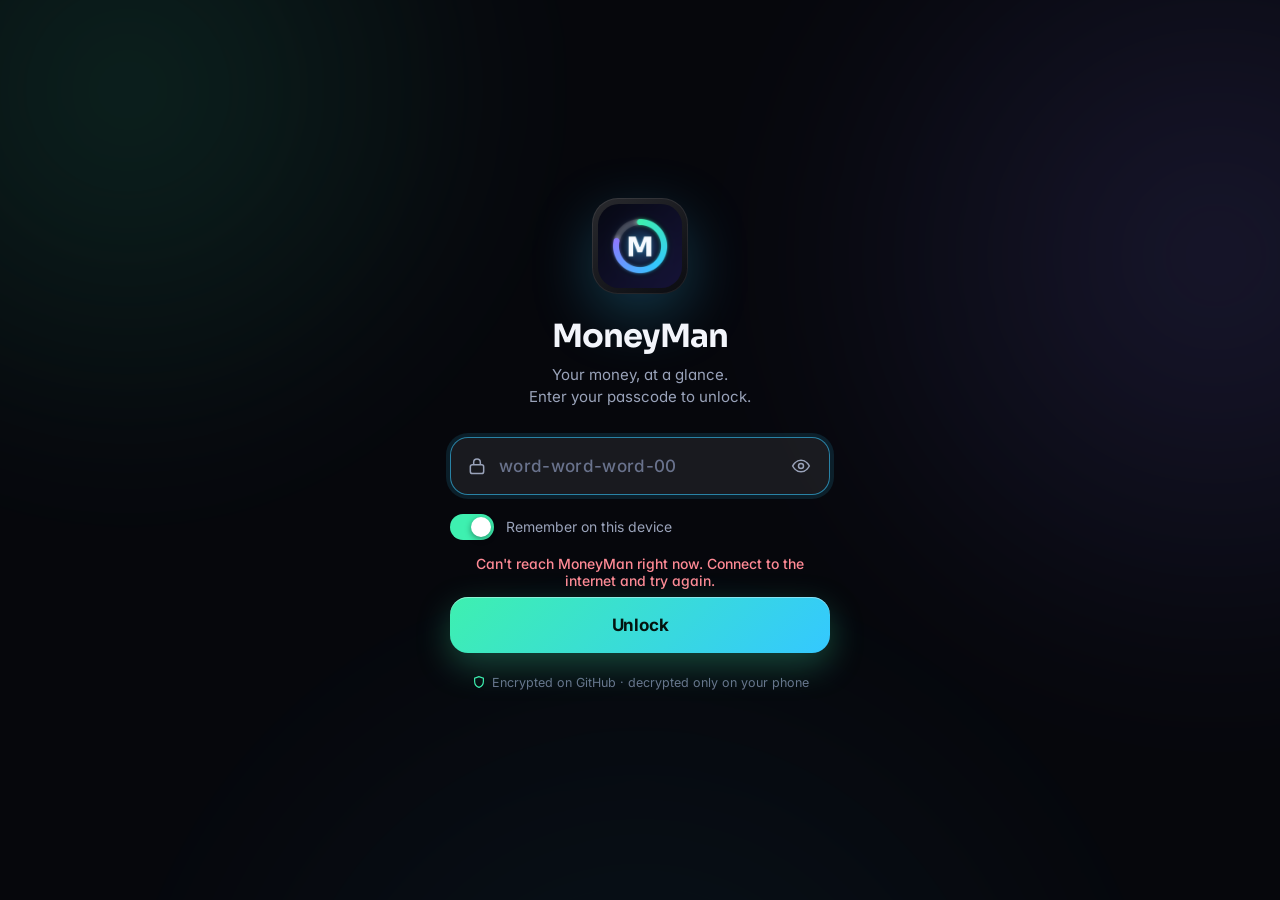
==== src/index.html @ 6963208d "MoneyMan: private money tracker PWA (encrypted data, source + tools + tests)" ====
<!DOCTYPE html>
<html lang="en">
<head>
<meta charset="utf-8">
<meta name="viewport" content="width=device-width, initial-scale=1, viewport-fit=cover, user-scalable=no">
<title>MoneyMan</title>
<meta name="description" content="MoneyMan — private money tracker">
<meta name="robots" content="noindex, nofollow">
<meta name="theme-color" content="#06070c">
<meta name="color-scheme" content="dark">
<meta name="apple-mobile-web-app-capable" content="yes">
<meta name="mobile-web-app-capable" content="yes">
<meta name="apple-mobile-web-app-status-bar-style" content="black-translucent">
<meta name="apple-mobile-web-app-title" content="MoneyMan">
<meta name="format-detection" content="telephone=no">
<meta name="referrer" content="no-referrer">
<link rel="manifest" href="manifest.json">
<link rel="icon" type="image/png" sizes="32x32" href="icons/favicon-32.png">
<link rel="apple-touch-icon" sizes="180x180" href="icons/apple-touch-icon.png">
<link rel="preload" href="fonts/inter.woff2" as="font" type="font/woff2" crossorigin>
<link rel="preload" href="fonts/sora.woff2" as="font" type="font/woff2" crossorigin>
<link rel="stylesheet" href="css/app.css?v=__VER__">
</head>
<body>
<div class="aurora" aria-hidden="true"><i></i><i></i><i></i></div>

<section id="lock" class="lock" hidden>
  <form class="lock-card" id="lock-form" autocomplete="on" novalidate>
    <div class="lock-icon"><img src="icons/icon-192.png" alt="" width="84" height="84"></div>
    <h1 class="lock-title">MoneyMan</h1>
    <p class="lock-sub">Your money, at a glance.<br>Enter your passcode to unlock.</p>
    <input type="text" name="username" value="carlos" autocomplete="username" hidden>
    <label class="field" id="field">
      <svg class="field-ic" viewBox="0 0 24 24"><rect x="4" y="10.5" width="16" height="10.5" rx="2.5"/><path d="M8 10.5V7.5a4 4 0 0 1 8 0v3"/></svg>
      <input id="pass" type="password" placeholder="word-word-word-00" autocomplete="current-password" autocapitalize="none" autocorrect="off" spellcheck="false" enterkeyhint="go" aria-label="Passcode">
      <button type="button" class="eye" id="eye" aria-label="Show passcode"><svg viewBox="0 0 24 24"><path d="M2 12s3.6-7 10-7 10 7 10 7-3.6 7-10 7S2 12 2 12Z"/><circle cx="12" cy="12" r="3"/></svg></button>
    </label>
    <label class="remember"><input type="checkbox" id="remember" checked><span class="switch"><i></i></span><span>Remember on this device</span></label>
    <p class="lock-err" id="lock-err" role="alert"></p>
    <button type="submit" class="btn-primary" id="unlock"><span class="lbl">Unlock</span><span class="spin"></span></button>
    <p class="lock-foot"><svg viewBox="0 0 24 24"><path d="M12 2.8 4.5 5.6v5.6c0 4.8 3.2 8.6 7.5 10 4.3-1.4 7.5-5.2 7.5-10V5.6z"/></svg>Encrypted on GitHub · decrypted only on your phone</p>
  </form>
</section>

<div id="app" hidden>
  <header id="topbar">
    <div class="brand"><img src="icons/icon-192.png" alt="" width="26" height="26"><span>MoneyMan</span></div>
    <div class="top-right">
      <button class="updated" id="updated" data-action="refresh" aria-label="Refresh data"><i class="dot"></i><span>Updated</span></button>
      <button class="icon-btn" data-action="menu" aria-label="Menu"><svg viewBox="0 0 24 24"><circle cx="5" cy="12" r="1.6"/><circle cx="12" cy="12" r="1.6"/><circle cx="19" cy="12" r="1.6"/></svg></button>
    </div>
  </header>
  <main id="main"><div id="screen" class="screen"></div></main>
  <nav id="tabbar">
    <span class="tab-ind" aria-hidden="true"></span>
    <button class="tab" data-action="nav" data-tab="home"><svg viewBox="0 0 24 24"><path d="M3.5 10.2 12 3.5l8.5 6.7V19a2 2 0 0 1-2 2h-4v-6h-5v6h-4a2 2 0 0 1-2-2z"/></svg><span>Home</span></button>
    <button class="tab" data-action="nav" data-tab="goals"><svg viewBox="0 0 24 24"><circle cx="12" cy="12" r="9"/><circle cx="12" cy="12" r="5"/><circle cx="12" cy="12" r="1.2"/></svg><span>Goals</span></button>
    <button class="tab" data-action="nav" data-tab="week"><svg viewBox="0 0 24 24"><rect x="3.5" y="5" width="17" height="15.5" rx="3"/><path d="M8 3v4M16 3v4M3.5 10h17M8 14h3"/></svg><span>Week</span></button>
    <button class="tab" data-action="nav" data-tab="bills"><svg viewBox="0 0 24 24"><path d="M5 3h14v18l-2.3-1.5L14.3 21 12 19.5 9.7 21l-2.4-1.5L5 21z"/><path d="M9 8h6M9 12h6M9 16h3"/></svg><span>Bills</span></button>
    <button class="tab" data-action="nav" data-tab="activity"><svg viewBox="0 0 24 24"><path d="M3 12h3.5l2.5-7 5 14 2.5-7H21"/></svg><span>Activity</span></button>
  </nav>
</div>
<div id="sheet-root"></div>
<div id="toasts" aria-live="polite"></div>
<script src="js/app.js?v=__VER__"></script>
</body>
</html>
---- src/css/app.css ----
@font-face{font-family:"Inter";src:url(../fonts/inter.woff2) format("woff2");font-weight:400 800;font-display:swap}
@font-face{font-family:"Sora";src:url(../fonts/sora.woff2) format("woff2");font-weight:500 800;font-display:swap}

:root{
  --bg:#06070c; --bg2:#0b0d16;
  --card:rgba(255,255,255,.045); --card2:rgba(255,255,255,.07); --line:rgba(255,255,255,.075); --line2:rgba(255,255,255,.12);
  --text:#f3f5fb; --dim:#9aa3ba; --dim2:#69728c;
  --mint:#3ef0b0; --cyan:#34c8ff; --violet:#8b7bff; --pink:#ff7ab6; --amber:#ffb547; --red:#ff5d6c; --blue:#5b8cff;
  --g-mint:linear-gradient(135deg,#3ef0b0,#34c8ff); --g-violet:linear-gradient(135deg,#8b7bff,#34c8ff); --g-pink:linear-gradient(135deg,#ff7ab6,#ffb547);
  --sat:env(safe-area-inset-top,0px); --sab:env(safe-area-inset-bottom,0px);
  --sal:env(safe-area-inset-left,0px); --sar:env(safe-area-inset-right,0px);
  --body:"Inter",-apple-system,system-ui,sans-serif; --head:"Sora","Inter",-apple-system,system-ui,sans-serif;
  --tabh:62px; --toph:52px; --r:22px; --ease:cubic-bezier(.2,.9,.25,1);
}
*{box-sizing:border-box;-webkit-tap-highlight-color:transparent}
html,body{margin:0;height:100%;background:var(--bg);color:var(--text);font-family:var(--body);font-size:15px;overflow:hidden;overscroll-behavior:none;
  -webkit-font-smoothing:antialiased;font-feature-settings:"cv11","ss01"}
body{position:fixed;inset:0;-webkit-user-select:none;user-select:none;-webkit-text-size-adjust:100%}
button{font:inherit;color:inherit;background:none;border:0;padding:0;cursor:pointer;touch-action:manipulation}
input{font:inherit;color:inherit;-webkit-user-select:text;user-select:text}
svg{display:block}
[hidden]{display:none!important}
.num{font-family:var(--head);font-variant-numeric:tabular-nums;letter-spacing:-.02em}

/* ambient aurora */
.aurora{position:fixed;inset:0;z-index:0;pointer-events:none;overflow:hidden}
.aurora i{position:absolute;border-radius:50%;filter:blur(60px);opacity:.55;animation:drift 22s ease-in-out infinite alternate}
.aurora i:nth-child(1){width:70vw;height:70vw;left:-25vw;top:-28vw;background:radial-gradient(circle,rgba(62,240,176,.22),transparent 65%)}
.aurora i:nth-child(2){width:80vw;height:80vw;right:-35vw;top:-20vw;background:radial-gradient(circle,rgba(139,123,255,.25),transparent 65%);animation-delay:-8s}
.aurora i:nth-child(3){width:90vw;height:90vw;left:5vw;bottom:-60vw;background:radial-gradient(circle,rgba(52,200,255,.12),transparent 65%);animation-delay:-14s}
@keyframes drift{to{transform:translate3d(6vw,4vw,0) scale(1.08)}}

/* ---------- lock screen ---------- */
.lock{position:fixed;inset:0;z-index:20;display:flex;align-items:center;justify-content:center;
  padding:calc(var(--sat) + 20px) calc(var(--sar) + 22px) calc(var(--sab) + 20px) calc(var(--sal) + 22px);overflow-y:auto}
.lock-card{width:100%;max-width:380px;display:flex;flex-direction:column;align-items:center;text-align:center;animation:rise .7s var(--ease) both}
.lock-icon{width:96px;height:96px;border-radius:26px;padding:6px;background:linear-gradient(145deg,rgba(255,255,255,.14),rgba(255,255,255,.02));
  box-shadow:0 20px 60px rgba(52,200,255,.25),0 0 0 1px rgba(255,255,255,.08) inset;margin-bottom:22px;animation:float 5s ease-in-out infinite}
.lock-icon img{width:84px;height:84px;border-radius:21px;display:block}
.lock-title{font-family:var(--head);font-weight:700;font-size:32px;letter-spacing:-.03em;margin:0 0 8px}
.lock-sub{color:var(--dim);margin:0 0 28px;line-height:1.5;font-size:15px}
.field{width:100%;height:58px;display:flex;align-items:center;gap:10px;padding:0 6px 0 16px;border-radius:18px;background:rgba(255,255,255,.06);
  border:1px solid var(--line2);transition:border-color .2s,box-shadow .2s,background .2s}
.field:focus-within{border-color:rgba(52,200,255,.6);box-shadow:0 0 0 4px rgba(52,200,255,.12);background:rgba(255,255,255,.08)}
.field.bad{border-color:rgba(255,93,108,.7);box-shadow:0 0 0 4px rgba(255,93,108,.12);animation:shake .45s}
.field-ic{width:20px;height:20px;flex:none;fill:none;stroke:var(--dim);stroke-width:1.8}
.field input{flex:1;min-width:0;height:100%;background:none;border:0;outline:0;font-size:17px;font-weight:500;letter-spacing:.02em}
.field input::placeholder{color:var(--dim2)}
.eye{width:44px;height:44px;display:grid;place-items:center;border-radius:12px;color:var(--dim)}
.eye svg{width:20px;height:20px;fill:none;stroke:currentColor;stroke-width:1.8}
.eye.on{color:var(--cyan)}
.remember{display:flex;align-items:center;gap:12px;align-self:flex-start;min-height:44px;margin-top:10px;color:var(--dim);font-size:14px;cursor:pointer}
.remember input{position:absolute;opacity:0;pointer-events:none}
.switch{width:44px;height:26px;border-radius:99px;background:rgba(255,255,255,.12);position:relative;transition:background .25s}
.switch i{position:absolute;top:3px;left:3px;width:20px;height:20px;border-radius:50%;background:#fff;box-shadow:0 2px 6px rgba(0,0,0,.4);transition:transform .25s var(--ease)}
.remember input:checked+.switch{background:var(--mint)}
.remember input:checked+.switch i{transform:translateX(18px)}
.lock-err{min-height:20px;margin:6px 0 8px;color:#ff8a95;font-size:14px;font-weight:500}
.btn-primary{position:relative;width:100%;height:56px;border-radius:18px;background:var(--g-mint);color:#04140f;font-weight:700;font-size:17px;letter-spacing:-.01em;
  box-shadow:0 12px 34px rgba(62,240,176,.28),inset 0 1px 0 rgba(255,255,255,.4);transition:transform .15s,filter .2s,box-shadow .2s}
.btn-primary:active{transform:scale(.97)}
.btn-primary .spin{display:none;position:absolute;right:20px;top:50%;width:20px;height:20px;margin-top:-10px;border-radius:50%;border:2.5px solid rgba(4,20,15,.25);border-top-color:#04140f;animation:spin .8s linear infinite}
.btn-primary.busy{filter:saturate(.7)}
.btn-primary.busy .spin{display:block}
.lock-foot{display:flex;align-items:center;gap:6px;margin-top:22px;color:var(--dim2);font-size:12.5px}
.lock-foot svg{width:14px;height:14px;fill:none;stroke:var(--mint);stroke-width:2}
.unlocking .lock-card{animation:unlockOut .5s var(--ease) forwards}

/* ---------- app shell ---------- */
#app{position:fixed;inset:0;z-index:2}
#topbar{position:absolute;top:0;left:0;right:0;z-index:5;height:calc(var(--sat) + var(--toph));display:flex;align-items:flex-end;justify-content:space-between;
  padding:var(--sat) calc(var(--sar) + 10px) 0 calc(var(--sal) + 18px);
  background:linear-gradient(180deg,rgba(6,7,12,.92),rgba(6,7,12,.72));-webkit-backdrop-filter:blur(18px) saturate(160%);backdrop-filter:blur(18px) saturate(160%);
  border-bottom:1px solid transparent;transition:border-color .25s}
#topbar.scrolled{border-bottom-color:var(--line)}
.brand{display:flex;align-items:center;gap:9px;height:var(--toph);font-family:var(--head);font-weight:700;font-size:17px;letter-spacing:-.02em}
.brand img{border-radius:8px;box-shadow:0 0 14px rgba(52,200,255,.35)}
.top-right{display:flex;align-items:center;gap:2px;height:var(--toph)}
.updated{height:38px;display:flex;align-items:center;gap:7px;padding:0 12px;border-radius:99px;background:var(--card);border:1px solid var(--line);
  color:var(--dim);font-size:12px;font-weight:600;transition:transform .15s}
.updated:active{transform:scale(.95)}
.updated .dot{width:7px;height:7px;border-radius:50%;background:var(--mint);box-shadow:0 0 8px var(--mint)}
.updated.stale .dot{background:var(--amber);box-shadow:0 0 8px var(--amber)}
.updated.loading .dot{animation:pulse 1s ease-in-out infinite}
.icon-btn{width:44px;height:44px;display:grid;place-items:center;border-radius:14px;color:var(--dim)}
.icon-btn svg{width:22px;height:22px;fill:currentColor}
.icon-btn:active{background:var(--card)}

#main{position:absolute;inset:0;overflow-y:auto;overflow-x:hidden;-webkit-overflow-scrolling:touch;overscroll-behavior-y:contain;
  padding-top:calc(var(--sat) + var(--toph));padding-bottom:calc(var(--sab) + var(--tabh))}
.screen{min-height:100%;display:flex;flex-direction:column;gap:14px;padding:6px calc(var(--sar) + 16px) 22px calc(var(--sal) + 16px)}
.screen.animate>*{animation:rise .55s var(--ease) both}
.screen.animate>*:nth-child(2){animation-delay:.05s}
.screen.animate>*:nth-child(3){animation-delay:.1s}
.screen.animate>*:nth-child(4){animation-delay:.15s}
.screen.animate>*:nth-child(5){animation-delay:.2s}
.screen.animate>*:nth-child(n+6){animation-delay:.25s}

#tabbar{position:absolute;left:0;right:0;bottom:0;z-index:5;display:grid;grid-template-columns:repeat(5,1fr);
  padding:0 var(--sar) var(--sab) var(--sal);background:rgba(9,10,17,.78);-webkit-backdrop-filter:blur(22px) saturate(170%);backdrop-filter:blur(22px) saturate(170%);
  border-top:1px solid var(--line)}
.tab{position:relative;z-index:1;height:var(--tabh);display:flex;flex-direction:column;align-items:center;justify-content:center;gap:4px;color:var(--dim2);
  font-size:10.5px;font-weight:600;letter-spacing:.01em;transition:color .25s}
.tab svg{width:24px;height:24px;fill:none;stroke:currentColor;stroke-width:1.8;stroke-linecap:round;stroke-linejoin:round;transition:transform .3s var(--ease)}
.tab.active{color:var(--text)}
.tab.active svg{stroke:url(#tabgrad);stroke:var(--mint);transform:translateY(-1px) scale(1.06);filter:drop-shadow(0 0 8px rgba(62,240,176,.55))}
.tab:active svg{transform:scale(.88)}
.tab-ind{position:absolute;top:7px;left:var(--sal);width:calc((100% - var(--sal) - var(--sar)) / 5);height:32px;display:flex;justify-content:center;pointer-events:none;
  transform:translateX(calc(var(--i,0) * 100%));transition:transform .45s var(--ease)}
.tab-ind::before{content:"";width:56px;height:32px;border-radius:99px;background:radial-gradient(60% 80% at 50% 50%,rgba(62,240,176,.18),rgba(62,240,176,.05));
  box-shadow:inset 0 0 0 1px rgba(62,240,176,.14)}

/* ---------- common ---------- */
.card{position:relative;background:linear-gradient(180deg,rgba(255,255,255,.06),rgba(255,255,255,.03));border:1px solid var(--line);border-radius:var(--r);padding:18px;
  box-shadow:0 1px 0 rgba(255,255,255,.05) inset,0 18px 40px rgba(0,0,0,.25)}
.card.pad-s{padding:14px}
.pressable{transition:transform .18s var(--ease),background .2s}
.pressable:active{transform:scale(.975)}
.eyebrow{font-size:12px;font-weight:600;color:var(--dim);letter-spacing:.06em;text-transform:uppercase}
.h-title{font-family:var(--head);font-weight:700;font-size:30px;letter-spacing:-.035em;margin:4px 0 0;line-height:1.1}
.h-sub{color:var(--dim);font-size:14px;margin-top:6px}
.sec-h{display:flex;align-items:baseline;justify-content:space-between;margin:8px 2px -2px}
.sec-h h3{margin:0;font-family:var(--head);font-size:17px;font-weight:600;letter-spacing:-.02em}
.sec-h span{color:var(--dim);font-size:13px;font-weight:500}
.money{font-family:var(--head);font-weight:700;letter-spacing:-.04em;font-variant-numeric:tabular-nums;white-space:nowrap}
.money .c{font-size:.55em;letter-spacing:-.01em;opacity:.75;vertical-align:.62em;margin-left:1px}
.pill{display:inline-flex;align-items:center;gap:6px;height:26px;padding:0 10px;border-radius:99px;font-size:12px;font-weight:650;white-space:nowrap;
  background:rgba(62,240,176,.12);color:var(--mint);border:1px solid rgba(62,240,176,.22)}
.pill i{width:6px;height:6px;border-radius:50%;background:currentColor;box-shadow:0 0 8px currentColor}
.pill.amber{background:rgba(255,181,71,.12);color:var(--amber);border-color:rgba(255,181,71,.25)}
.pill.red{background:rgba(255,93,108,.13);color:#ff8792;border-color:rgba(255,93,108,.3)}
.pill.violet{background:rgba(139,123,255,.14);color:#b2a8ff;border-color:rgba(139,123,255,.28)}
.pill.dim{background:rgba(255,255,255,.06);color:var(--dim);border-color:var(--line)}
.tag{display:inline-flex;align-items:center;height:20px;padding:0 7px;border-radius:6px;font-size:10.5px;font-weight:700;letter-spacing:.05em;
  background:rgba(255,255,255,.08);color:var(--dim)}
.tag.cash{background:rgba(62,240,176,.14);color:var(--mint)}
.tag.bnpl{background:rgba(139,123,255,.16);color:#b2a8ff}
.tag.varies{background:rgba(255,181,71,.14);color:var(--amber)}
.tag.sub{background:rgba(52,200,255,.13);color:var(--cyan)}
.tag.manual{background:rgba(255,122,182,.15);color:var(--pink)}
.ico{width:42px;height:42px;flex:none;border-radius:13px;display:grid;place-items:center;background:rgba(255,255,255,.07);color:var(--text)}
.ico svg{width:20px;height:20px;fill:none;stroke:currentColor;stroke-width:1.8;stroke-linecap:round;stroke-linejoin:round}
.ico.food{background:rgba(255,155,82,.14);color:#ffae6e}
.ico.groceries{background:rgba(62,240,176,.13);color:var(--mint)}
.ico.fun{background:rgba(255,122,182,.14);color:var(--pink)}
.ico.subs{background:rgba(52,200,255,.13);color:var(--cyan)}
.ico.shopping{background:rgba(139,123,255,.15);color:#a99dff}
.ico.gas{background:rgba(255,213,79,.13);color:#ffd54f}
.ico.bills,.ico.fees{background:rgba(91,140,255,.15);color:#85a8ff}
.ico.income{background:rgba(62,240,176,.15);color:var(--mint)}
.ico.transfer{background:rgba(255,255,255,.08);color:#c9cfdd}
.ico.cash{background:rgba(62,240,176,.1);color:#9ff5d3}
.ico.other{background:rgba(255,255,255,.07);color:var(--dim)}
.bar{position:relative;height:12px;border-radius:99px;background:rgba(255,255,255,.07);overflow:visible}
.bar>b{position:absolute;left:0;top:0;bottom:0;width:0;border-radius:99px;background:var(--g-mint);box-shadow:0 0 16px rgba(62,240,176,.45);
  transition:width 1.1s var(--ease)}
.bar.violet>b{background:var(--g-violet);box-shadow:0 0 16px rgba(139,123,255,.5)}
.bar.pink>b{background:var(--g-pink);box-shadow:0 0 16px rgba(255,122,182,.45)}
.bar.amber>b{background:linear-gradient(90deg,#ffcf6b,#ff9d3d);box-shadow:0 0 16px rgba(255,170,60,.5)}
.bar.red>b{background:linear-gradient(90deg,#ff7a6b,#ff3d5f);box-shadow:0 0 16px rgba(255,70,90,.55)}
.bar .tick{position:absolute;top:-5px;bottom:-5px;width:2px;border-radius:2px;background:rgba(255,255,255,.75);box-shadow:0 0 6px rgba(255,255,255,.6)}
.btn{height:46px;display:inline-flex;align-items:center;justify-content:center;gap:8px;padding:0 18px;border-radius:15px;font-weight:650;font-size:15px;
  background:var(--card2);border:1px solid var(--line2);transition:transform .15s,background .2s}
.btn:active{transform:scale(.96);background:rgba(255,255,255,.1)}
.btn svg{width:18px;height:18px;fill:none;stroke:currentColor;stroke-width:2;stroke-linecap:round}
.btn.mint{background:var(--g-mint);color:#04140f;border:0;box-shadow:0 10px 26px rgba(62,240,176,.25)}
.btn.block{width:100%}
.btn.danger{color:#ff8792}
.row{display:flex;align-items:center;gap:12px;min-height:58px;padding:8px 0}
.row+.row{border-top:1px solid var(--line)}
.row .mid{flex:1;min-width:0}
.row .t1{font-weight:600;font-size:15px;white-space:nowrap;overflow:hidden;text-overflow:ellipsis;display:flex;align-items:center;gap:6px}
.row .t1 .nm{overflow:hidden;text-overflow:ellipsis}
.row .t2{color:var(--dim);font-size:12.5px;margin-top:3px;white-space:nowrap;overflow:hidden;text-overflow:ellipsis}
.row .amt{font-family:var(--head);font-weight:600;font-size:15.5px;font-variant-numeric:tabular-nums;letter-spacing:-.02em;text-align:right;white-space:nowrap}
.row .amt.in{color:var(--mint)}
.row .amt small{display:block;color:var(--dim);font-family:var(--body);font-size:11.5px;font-weight:500;letter-spacing:0;margin-top:3px}
.empty{color:var(--dim);text-align:center;padding:22px 8px;font-size:14px}

/* ---------- home ---------- */
.greet .date{color:var(--dim);font-size:13.5px;font-weight:500}
.nudge{display:flex;gap:14px;align-items:center;padding:16px;background:linear-gradient(120deg,rgba(255,181,71,.16),rgba(255,122,182,.08) 60%,rgba(255,255,255,.03));
  border-color:rgba(255,181,71,.22)}
.nudge .ico{background:rgba(255,181,71,.2);color:var(--amber);width:46px;height:46px;border-radius:15px}
.nudge .t{font-family:var(--head);font-weight:600;font-size:16.5px;letter-spacing:-.02em;line-height:1.3}
.nudge .s{color:var(--dim);font-size:13px;margin-top:4px}
.hero-goal{display:flex;align-items:center;gap:18px;overflow:hidden}
.hero-goal::after{content:"";position:absolute;right:-60px;top:-60px;width:200px;height:200px;border-radius:50%;background:radial-gradient(circle,rgba(62,240,176,.14),transparent 70%);pointer-events:none}
.ring{position:relative;flex:none;width:142px;height:142px}
.ring svg{width:100%;height:100%;transform:rotate(-90deg);overflow:visible}
.ring .trk{fill:none;stroke:rgba(255,255,255,.07)}
.ring .val{fill:none;stroke-linecap:round;transition:stroke-dashoffset 1.4s var(--ease);filter:drop-shadow(0 0 7px rgba(62,240,176,.6))}
.ring .ctr{position:absolute;inset:0;display:flex;flex-direction:column;align-items:center;justify-content:center}
.ring .pct{font-family:var(--head);font-weight:700;font-size:30px;letter-spacing:-.04em}
.ring .pct small{font-size:15px;opacity:.7;margin-left:1px}
.ring .of{color:var(--dim);font-size:11.5px;margin-top:2px;font-weight:500}
.hero-goal .info{min-width:0;flex:1;position:relative;z-index:1}
.hero-goal .gname{display:flex;align-items:center;gap:7px;font-weight:600;color:var(--dim);font-size:13.5px}
.hero-goal .gname svg{width:17px;height:17px;fill:none;stroke:var(--mint);stroke-width:1.9;stroke-linecap:round;stroke-linejoin:round}
.hero-goal .big{font-size:32px;margin:6px 0 2px;line-height:1.05}
.hero-goal .sub{color:var(--dim);font-size:13px;line-height:1.45}
.hero-goal .pill{margin-top:12px}
.tiles{display:grid;grid-template-columns:1fr 1fr;gap:12px}
.tile{position:relative;padding:15px 15px 14px;min-height:126px;display:flex;flex-direction:column;justify-content:space-between;overflow:hidden}
.tile .lbl{display:flex;align-items:center;gap:7px;font-size:12.5px;color:var(--dim);font-weight:600}
.tile .lbl svg{width:16px;height:16px;fill:none;stroke:currentColor;stroke-width:1.9;stroke-linecap:round;stroke-linejoin:round}
.tile .v{font-size:25px;margin-top:10px;line-height:1}
.tile .s{font-size:12px;color:var(--dim);margin-top:6px;font-weight:500}
.tile .mini{height:5px;border-radius:9px;background:rgba(255,255,255,.07);margin-top:10px;overflow:hidden}
.tile .mini b{display:block;height:100%;width:0;border-radius:9px;background:var(--g-mint);transition:width 1.1s var(--ease)}
.tile .mini.amber b{background:linear-gradient(90deg,#ffcf6b,#ff9d3d)} .tile .mini.red b{background:linear-gradient(90deg,#ff7a6b,#ff3d5f)}
.tile .mini.pink b{background:var(--g-pink)}
.tile .add{position:absolute;right:10px;top:40px;width:38px;height:38px;border-radius:12px;display:grid;place-items:center;background:rgba(62,240,176,.12);color:var(--mint)}
.tile .add svg{width:18px;height:18px;fill:none;stroke:currentColor;stroke-width:2.2;stroke-linecap:round}
.tile.glow-mint::before,.tile.glow-violet::before,.tile.glow-cyan::before,.tile.glow-pink::before{content:"";position:absolute;left:-30px;bottom:-50px;width:130px;height:110px;border-radius:50%;pointer-events:none;opacity:.8}
.tile.glow-mint::before{background:radial-gradient(circle,rgba(62,240,176,.16),transparent 70%)}
.tile.glow-violet::before{background:radial-gradient(circle,rgba(139,123,255,.2),transparent 70%)}
.tile.glow-cyan::before{background:radial-gradient(circle,rgba(52,200,255,.16),transparent 70%)}
.tile.glow-pink::before{background:radial-gradient(circle,rgba(255,122,182,.16),transparent 70%)}
.install{display:flex;gap:12px;align-items:center;padding:12px 8px 12px 14px;font-size:13px;color:var(--dim)}
.install b{color:var(--text)}
.install .x{flex:none}

/* ---------- goals ---------- */
.goal-head{display:flex;align-items:center;gap:12px}
.goal-head .ico{width:46px;height:46px;border-radius:15px}
.goal-head .ico.mint{background:rgba(62,240,176,.14);color:var(--mint)} .goal-head .ico.pink{background:rgba(255,122,182,.15);color:var(--pink)}
.goal-head .ico.violet{background:rgba(139,123,255,.16);color:#a99dff}
.goal-head .nm{font-family:var(--head);font-weight:650;font-size:18px;letter-spacing:-.02em}
.goal-head .dd{color:var(--dim);font-size:13px;margin-top:2px}
.goal-head .mid{flex:1;min-width:0}
.goal-amt{display:flex;align-items:baseline;gap:8px;margin:18px 0 12px}
.goal-amt .money{font-size:38px;line-height:1}
.goal-amt .of{color:var(--dim);font-size:15px;font-weight:500}
.goal-meta{display:flex;justify-content:space-between;color:var(--dim);font-size:12.5px;margin-top:9px;font-weight:500}
.goal-meta b{color:var(--text);font-weight:650}
.stats{display:grid;grid-template-columns:repeat(3,1fr);gap:8px;margin-top:16px}
.stat{background:rgba(255,255,255,.04);border:1px solid var(--line);border-radius:14px;padding:10px 10px 9px}
.stat .k{font-size:11px;color:var(--dim);font-weight:600;white-space:nowrap}
.stat .v{font-family:var(--head);font-weight:650;font-size:16px;margin-top:4px;letter-spacing:-.02em;white-space:nowrap}
.chips{display:flex;flex-wrap:wrap;gap:8px;margin-top:14px}
.chip{display:inline-flex;align-items:center;gap:7px;height:32px;padding:0 11px;border-radius:11px;background:rgba(255,255,255,.05);border:1px solid var(--line);font-size:12.5px;color:var(--dim);font-weight:500}
.chip b{color:var(--text);font-weight:650}
.chip i{width:8px;height:8px;border-radius:3px}
.plan{display:flex;gap:10px;align-items:flex-start;margin-top:14px;padding:12px;border-radius:14px;background:rgba(62,240,176,.07);border:1px solid rgba(62,240,176,.14);font-size:13.5px;line-height:1.45}
.plan svg{width:18px;height:18px;flex:none;margin-top:1px;fill:none;stroke:var(--mint);stroke-width:2;stroke-linecap:round;stroke-linejoin:round}
.plan.amber{background:rgba(255,181,71,.07);border-color:rgba(255,181,71,.18)} .plan.amber svg{stroke:var(--amber)}
.plan b{font-weight:650}
.stack{display:flex;height:12px;border-radius:99px;overflow:hidden;gap:3px;margin-top:6px}
.stack i{display:block;height:100%;border-radius:3px}
.bk{margin-top:12px}
.bk .row{min-height:48px}
.bk .ico{width:36px;height:36px;border-radius:11px}
.bk .ico svg{width:17px;height:17px}
.paydays{display:flex;justify-content:space-between;margin-top:16px;gap:6px}
.pd{flex:1;display:flex;flex-direction:column;align-items:center;gap:6px;font-size:11px;color:var(--dim);font-weight:600}
.pd i{width:28px;height:28px;border-radius:50%;display:grid;place-items:center;border:1.5px dashed rgba(255,255,255,.2);font-style:normal}
.pd.done i{border:0;background:var(--g-pink);color:#1a0610;box-shadow:0 0 12px rgba(255,122,182,.5)}
.pd.miss i{border:1.5px solid rgba(255,181,71,.6);color:var(--amber)}
.pd.next i{border:1.5px solid var(--pink);box-shadow:0 0 0 4px rgba(255,122,182,.12)}
.pd i svg{width:14px;height:14px;fill:none;stroke:currentColor;stroke-width:2.6;stroke-linecap:round;stroke-linejoin:round}

/* ---------- week ---------- */
.week-hero .top{display:flex;justify-content:space-between;align-items:flex-start;gap:10px}
.week-hero .big{font-size:52px;line-height:1;margin-top:8px}
.week-hero .big.red{color:#ff8792}
.week-hero .cap{color:var(--dim);font-size:13.5px;margin-top:6px}
.week-hero .bar{margin:20px 0 10px;height:14px}
.trio{display:grid;grid-template-columns:repeat(3,1fr);gap:8px;margin-top:16px}
.trio .stat .v{font-size:17px}
.allow{display:flex;align-items:center;gap:14px;padding:14px 16px}
.allow .ico{background:rgba(52,200,255,.13);color:var(--cyan)}
.allow .v{font-size:24px}
.allow .s{color:var(--dim);font-size:12.5px;margin-top:2px}
.allow .mid{flex:1}
.formula{display:flex;flex-wrap:wrap;gap:6px;align-items:center;margin-top:14px;font-size:12px;color:var(--dim)}
.formula span{padding:4px 8px;border-radius:8px;background:rgba(255,255,255,.05)}
.formula b{color:var(--text);font-weight:650}
.del{width:38px;height:38px;border-radius:11px;display:grid;place-items:center;color:var(--dim);background:rgba(255,255,255,.05);flex:none}
.del svg{width:16px;height:16px;fill:none;stroke:currentColor;stroke-width:2.2;stroke-linecap:round}

/* ---------- bills ---------- */
.reserve{display:flex;align-items:center;gap:16px;overflow:hidden}
.reserve .ico{width:52px;height:52px;border-radius:17px;background:rgba(91,140,255,.16);color:#8fb0ff}
.reserve .ico svg{width:24px;height:24px}
.reserve .v{font-size:34px;line-height:1}
.reserve .v small{font-size:15px;color:var(--dim);font-family:var(--body);font-weight:500;letter-spacing:0;margin-left:4px}
.reserve .s{color:var(--dim);font-size:13px;margin-top:5px}
.reserve::after{content:"";position:absolute;right:-50px;bottom:-70px;width:200px;height:180px;border-radius:50%;background:radial-gradient(circle,rgba(91,140,255,.18),transparent 70%)}
.when{font-size:11.5px;color:var(--dim);font-weight:600}
.when.soon{color:var(--amber)}
.total-row{display:flex;justify-content:space-between;align-items:baseline;margin-top:6px;padding-top:12px;border-top:1px solid var(--line2);font-weight:600}
.total-row .money{font-size:20px}
.saved-hero{display:flex;align-items:center;gap:16px;padding:18px;background:linear-gradient(125deg,rgba(62,240,176,.14),rgba(52,200,255,.06) 60%,rgba(255,255,255,.03));border-color:rgba(62,240,176,.2)}
.saved-hero .v{font-size:34px;line-height:1;color:var(--mint);text-shadow:0 0 24px rgba(62,240,176,.35)}
.saved-hero .s{color:var(--dim);font-size:13px;margin-top:6px}
.strike{text-decoration:line-through;text-decoration-color:rgba(255,255,255,.35);color:var(--dim)}
.cancel-ok{width:22px;height:22px;border-radius:50%;background:rgba(62,240,176,.15);display:grid;place-items:center;color:var(--mint);flex:none}
.cancel-ok svg{width:12px;height:12px;fill:none;stroke:currentColor;stroke-width:3;stroke-linecap:round;stroke-linejoin:round}

/* ---------- activity ---------- */
.filters{display:flex;gap:8px;overflow-x:auto;margin:0 calc(-16px - var(--sar)) 0 calc(-16px - var(--sal));padding:2px calc(16px + var(--sar)) 4px calc(16px + var(--sal));scrollbar-width:none;scroll-snap-type:x proximity}
.filters::-webkit-scrollbar{display:none}
.fchip{flex:none;height:38px;padding:0 15px;border-radius:99px;font-size:13.5px;font-weight:600;color:var(--dim);background:var(--card);border:1px solid var(--line);transition:all .25s var(--ease);scroll-snap-align:start}
.fchip.on{background:var(--text);color:#0a0b10;border-color:var(--text);box-shadow:0 6px 20px rgba(255,255,255,.12)}
.fchip:active{transform:scale(.94)}
.day-h{display:flex;justify-content:space-between;color:var(--dim);font-size:12.5px;font-weight:600;margin:6px 4px -6px;letter-spacing:.02em}
.list.card{padding:4px 16px}
.act-sum{display:grid;grid-template-columns:1fr 1fr;gap:12px}
.act-sum .tile{min-height:auto}

/* ---------- sheet / toasts ---------- */
.overlay{position:fixed;inset:0;z-index:30;background:rgba(0,0,0,.55);-webkit-backdrop-filter:blur(6px);backdrop-filter:blur(6px);animation:fade .25s both;display:flex;align-items:flex-end}
.overlay.out{animation:fade .22s reverse both}
.sheet{width:100%;background:linear-gradient(180deg,#141725,#0d0f18);border-top:1px solid var(--line2);border-radius:28px 28px 0 0;
  padding:10px calc(var(--sar) + 20px) calc(var(--sab) + 20px) calc(var(--sal) + 20px);animation:sheetUp .42s var(--ease) both;box-shadow:0 -20px 60px rgba(0,0,0,.5)}
.overlay.out .sheet{animation:sheetDown .25s ease-in both}
.grab{width:40px;height:5px;border-radius:9px;background:rgba(255,255,255,.18);margin:0 auto 14px}
.sheet h2{font-family:var(--head);font-size:22px;letter-spacing:-.03em;margin:0 0 4px}
.sheet .sub{color:var(--dim);font-size:13.5px;margin:0 0 16px}
.amt-in{display:flex;align-items:center;justify-content:center;gap:4px;margin:6px 0 14px}
.amt-in span{font-family:var(--head);font-size:40px;font-weight:700;color:var(--dim)}
.amt-in input{width:1em;max-width:240px;background:none;border:0;outline:0;font-family:var(--head);font-size:52px;font-weight:700;letter-spacing:-.04em;text-align:left;caret-color:var(--mint)}
.amt-in input::placeholder{color:rgba(255,255,255,.2)}
.quick{display:flex;gap:8px;justify-content:center;margin-bottom:14px}
.quick button{height:40px;min-width:62px;padding:0 14px;border-radius:12px;background:var(--card2);border:1px solid var(--line);font-weight:650}
.quick button:active{transform:scale(.94)}
.seg{display:grid;grid-template-columns:1fr 1fr;gap:6px;padding:4px;border-radius:15px;background:rgba(255,255,255,.05);margin-bottom:12px}
.seg button{height:40px;border-radius:11px;font-weight:650;color:var(--dim);transition:all .25s}
.seg button.on{background:rgba(255,255,255,.12);color:var(--text)}
.text-in{width:100%;height:50px;border-radius:15px;background:rgba(255,255,255,.06);border:1px solid var(--line2);padding:0 14px;outline:0;margin-bottom:14px;font-size:16px}
.text-in:focus{border-color:rgba(52,200,255,.5)}
.menu-row{display:flex;align-items:center;gap:12px;width:100%;min-height:54px;padding:6px 4px;text-align:left;font-weight:600;border-radius:12px}
.menu-row+.menu-row{border-top:1px solid var(--line)}
.menu-row .ico{width:38px;height:38px;border-radius:12px}
.menu-row .mid{flex:1}
.menu-row small{display:block;color:var(--dim);font-weight:500;font-size:12.5px;margin-top:2px}
.menu-row:active{background:var(--card)}
#toasts{position:fixed;left:0;right:0;top:calc(var(--sat) + 10px);z-index:40;display:flex;flex-direction:column;align-items:center;gap:8px;pointer-events:none;padding:0 16px}
.toast{display:flex;align-items:center;gap:10px;max-width:100%;padding:11px 16px;border-radius:16px;background:rgba(28,31,46,.92);-webkit-backdrop-filter:blur(16px);backdrop-filter:blur(16px);
  border:1px solid var(--line2);box-shadow:0 14px 40px rgba(0,0,0,.45);font-size:14px;font-weight:600;animation:toastIn .45s var(--ease) both}
.toast i{width:8px;height:8px;border-radius:50%;background:var(--mint);box-shadow:0 0 8px var(--mint);flex:none}
.toast.out{animation:toastOut .3s ease-in both}

@keyframes rise{from{opacity:0;transform:translateY(14px)}to{opacity:1;transform:none}}
@keyframes fade{from{opacity:0}to{opacity:1}}
@keyframes sheetUp{from{transform:translateY(100%)}to{transform:none}}
@keyframes sheetDown{to{transform:translateY(100%)}}
@keyframes toastIn{from{opacity:0;transform:translateY(-16px) scale(.96)}to{opacity:1;transform:none}}
@keyframes toastOut{to{opacity:0;transform:translateY(-10px) scale(.97)}}
@keyframes shake{20%,60%{transform:translateX(-7px)}40%,80%{transform:translateX(7px)}}
@keyframes spin{to{transform:rotate(360deg)}}
@keyframes pulse{50%{opacity:.35}}
@keyframes float{50%{transform:translateY(-5px)}}
@keyframes unlockOut{to{opacity:0;transform:scale(1.04) translateY(-10px)}}
@keyframes pop{0%{transform:scale(1)}40%{transform:scale(1.06)}100%{transform:scale(1)}}
.pop{animation:pop .35s var(--ease)}
@media (prefers-reduced-motion:reduce){*,*::before,*::after{animation-duration:.01ms!important;transition-duration:.01ms!important}}
@media (min-width:600px){.screen{max-width:560px;margin:0 auto}}
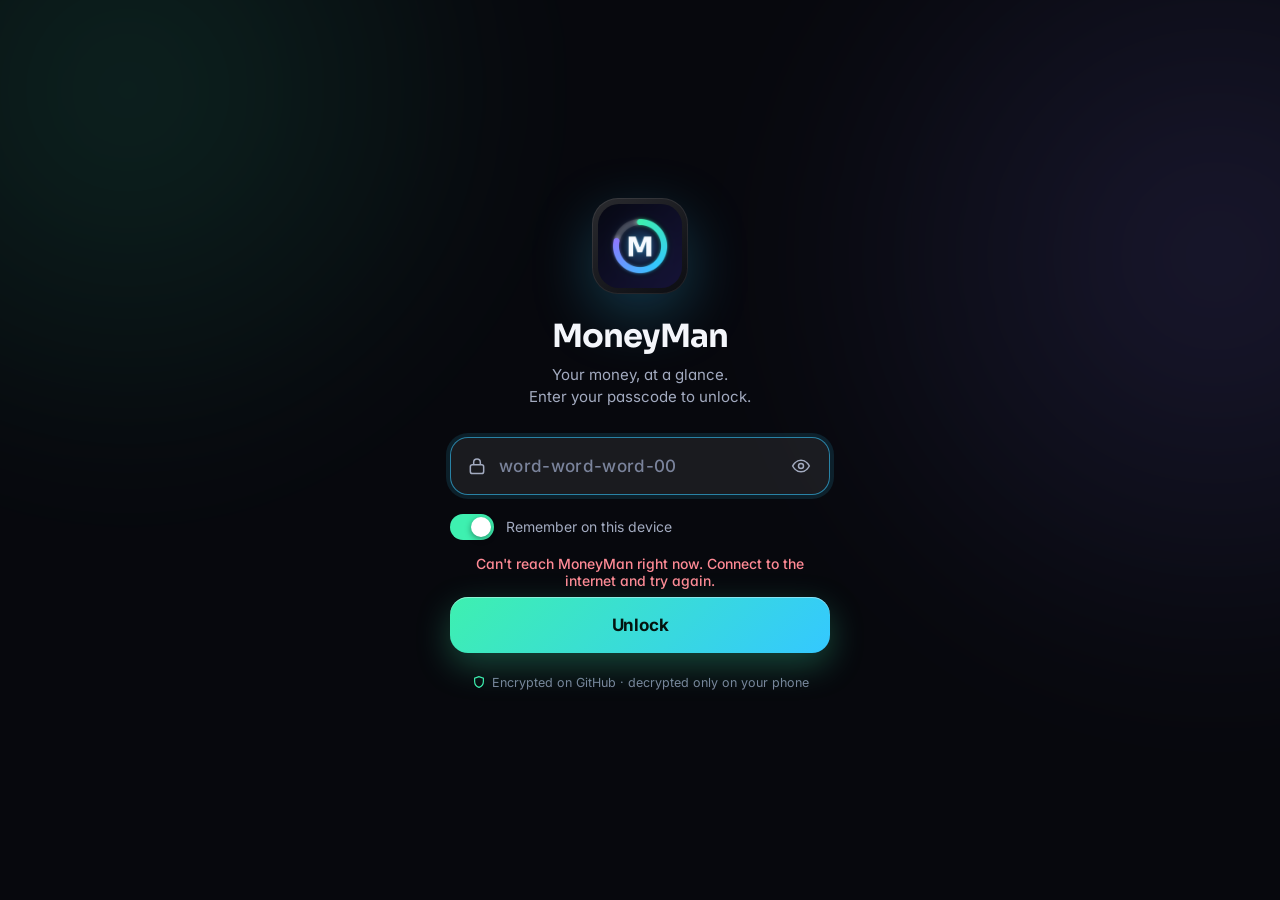
==== commit 0b2d9cfe: "New UI: safe-to-spend hero, before-payday timeline, alerts, week switcher with eating-out/groceries/" ====
--- a/src/index.html
+++ b/src/index.html
@@ -22,7 +22,7 @@
 <link rel="stylesheet" href="css/app.css?v=__VER__">
 </head>
 <body>
-<div class="aurora" aria-hidden="true"><i></i><i></i><i></i></div>
+<div class="aurora" aria-hidden="true"><i></i><i></i></div>
 
 <section id="lock" class="lock" hidden>
   <form class="lock-card" id="lock-form" autocomplete="on" novalidate>
@@ -50,14 +50,15 @@
       <button class="icon-btn" data-action="menu" aria-label="Menu"><svg viewBox="0 0 24 24"><circle cx="5" cy="12" r="1.6"/><circle cx="12" cy="12" r="1.6"/><circle cx="19" cy="12" r="1.6"/></svg></button>
     </div>
   </header>
-  <main id="main"><div id="screen" class="screen"></div></main>
-  <nav id="tabbar">
+  <div id="ptr" aria-hidden="true"><svg viewBox="0 0 24 24"><path d="M3 12a9 9 0 0 1 9-9 9.8 9.8 0 0 1 6.7 2.7L21 8"/><path d="M21 3v5h-5"/></svg></div>
+  <main id="main"><div id="screen" class="screen" aria-live="polite"></div></main>
+  <nav id="tabbar" aria-label="Sections">
     <span class="tab-ind" aria-hidden="true"></span>
     <button class="tab" data-action="nav" data-tab="home"><svg viewBox="0 0 24 24"><path d="M3.5 10.2 12 3.5l8.5 6.7V19a2 2 0 0 1-2 2h-4v-6h-5v6h-4a2 2 0 0 1-2-2z"/></svg><span>Home</span></button>
-    <button class="tab" data-action="nav" data-tab="goals"><svg viewBox="0 0 24 24"><circle cx="12" cy="12" r="9"/><circle cx="12" cy="12" r="5"/><circle cx="12" cy="12" r="1.2"/></svg><span>Goals</span></button>
     <button class="tab" data-action="nav" data-tab="week"><svg viewBox="0 0 24 24"><rect x="3.5" y="5" width="17" height="15.5" rx="3"/><path d="M8 3v4M16 3v4M3.5 10h17M8 14h3"/></svg><span>Week</span></button>
     <button class="tab" data-action="nav" data-tab="bills"><svg viewBox="0 0 24 24"><path d="M5 3h14v18l-2.3-1.5L14.3 21 12 19.5 9.7 21l-2.4-1.5L5 21z"/><path d="M9 8h6M9 12h6M9 16h3"/></svg><span>Bills</span></button>
     <button class="tab" data-action="nav" data-tab="activity"><svg viewBox="0 0 24 24"><path d="M3 12h3.5l2.5-7 5 14 2.5-7H21"/></svg><span>Activity</span></button>
+    <button class="tab" data-action="nav" data-tab="goals"><svg viewBox="0 0 24 24"><circle cx="12" cy="12" r="9"/><circle cx="12" cy="12" r="5"/><circle cx="12" cy="12" r="1.2"/></svg><span>Goals</span></button>
   </nav>
 </div>
 <div id="sheet-root"></div>
--- a/src/css/app.css
+++ b/src/css/app.css
@@ -2,15 +2,15 @@
 @font-face{font-family:"Sora";src:url(../fonts/sora.woff2) format("woff2");font-weight:500 800;font-display:swap}
 
 :root{
-  --bg:#06070c; --bg2:#0b0d16;
-  --card:rgba(255,255,255,.045); --card2:rgba(255,255,255,.07); --line:rgba(255,255,255,.075); --line2:rgba(255,255,255,.12);
-  --text:#f3f5fb; --dim:#9aa3ba; --dim2:#69728c;
+  --bg:#07080d; --bg2:#0d0f17;
+  --card:#11131b; --card2:#171a24; --card3:#1d2130; --line:rgba(255,255,255,.07); --line2:rgba(255,255,255,.12);
+  --text:#f4f6fb; --dim:#a3abc0; --dim2:#7a839b;
   --mint:#3ef0b0; --cyan:#34c8ff; --violet:#8b7bff; --pink:#ff7ab6; --amber:#ffb547; --red:#ff5d6c; --blue:#5b8cff;
   --g-mint:linear-gradient(135deg,#3ef0b0,#34c8ff); --g-violet:linear-gradient(135deg,#8b7bff,#34c8ff); --g-pink:linear-gradient(135deg,#ff7ab6,#ffb547);
   --sat:env(safe-area-inset-top,0px); --sab:env(safe-area-inset-bottom,0px);
   --sal:env(safe-area-inset-left,0px); --sar:env(safe-area-inset-right,0px);
   --body:"Inter",-apple-system,system-ui,sans-serif; --head:"Sora","Inter",-apple-system,system-ui,sans-serif;
-  --tabh:62px; --toph:52px; --r:22px; --ease:cubic-bezier(.2,.9,.25,1);
+  --tabh:62px; --toph:52px; --r:20px; --ease:cubic-bezier(.2,.9,.25,1);
 }
 *{box-sizing:border-box;-webkit-tap-highlight-color:transparent}
 html,body{margin:0;height:100%;background:var(--bg);color:var(--text);font-family:var(--body);font-size:15px;overflow:hidden;overscroll-behavior:none;
@@ -65,80 +65,86 @@
 .lock-foot{display:flex;align-items:center;gap:6px;margin-top:22px;color:var(--dim2);font-size:12.5px}
 .lock-foot svg{width:14px;height:14px;fill:none;stroke:var(--mint);stroke-width:2}
 .unlocking .lock-card{animation:unlockOut .5s var(--ease) forwards}
-
 /* ---------- app shell ---------- */
 #app{position:fixed;inset:0;z-index:2}
 #topbar{position:absolute;top:0;left:0;right:0;z-index:5;height:calc(var(--sat) + var(--toph));display:flex;align-items:flex-end;justify-content:space-between;
-  padding:var(--sat) calc(var(--sar) + 10px) 0 calc(var(--sal) + 18px);
-  background:linear-gradient(180deg,rgba(6,7,12,.92),rgba(6,7,12,.72));-webkit-backdrop-filter:blur(18px) saturate(160%);backdrop-filter:blur(18px) saturate(160%);
+  padding:var(--sat) calc(var(--sar) + 8px) 0 calc(var(--sal) + 18px);
+  background:rgba(7,8,13,.82);-webkit-backdrop-filter:blur(18px) saturate(160%);backdrop-filter:blur(18px) saturate(160%);
   border-bottom:1px solid transparent;transition:border-color .25s}
 #topbar.scrolled{border-bottom-color:var(--line)}
 .brand{display:flex;align-items:center;gap:9px;height:var(--toph);font-family:var(--head);font-weight:700;font-size:17px;letter-spacing:-.02em}
-.brand img{border-radius:8px;box-shadow:0 0 14px rgba(52,200,255,.35)}
+.brand img{border-radius:8px}
 .top-right{display:flex;align-items:center;gap:2px;height:var(--toph)}
-.updated{height:38px;display:flex;align-items:center;gap:7px;padding:0 12px;border-radius:99px;background:var(--card);border:1px solid var(--line);
-  color:var(--dim);font-size:12px;font-weight:600;transition:transform .15s}
+.updated{height:38px;display:flex;align-items:center;gap:7px;padding:0 13px;border-radius:99px;background:var(--card);border:1px solid var(--line);
+  color:var(--dim);font-size:12.5px;font-weight:600;transition:transform .15s}
 .updated:active{transform:scale(.95)}
 .updated .dot{width:7px;height:7px;border-radius:50%;background:var(--mint);box-shadow:0 0 8px var(--mint)}
 .updated.stale .dot{background:var(--amber);box-shadow:0 0 8px var(--amber)}
 .updated.loading .dot{animation:pulse 1s ease-in-out infinite}
-.icon-btn{width:44px;height:44px;display:grid;place-items:center;border-radius:14px;color:var(--dim)}
+.icon-btn{flex:none;width:44px;height:44px;display:grid;place-items:center;border-radius:14px;color:var(--dim)}
 .icon-btn svg{width:22px;height:22px;fill:currentColor}
 .icon-btn:active{background:var(--card)}
+#ptr{position:absolute;left:50%;top:calc(var(--sat) + var(--toph) - 30px);z-index:4;width:36px;height:36px;border-radius:50%;display:grid;place-items:center;
+  background:var(--card2);border:1px solid var(--line2);opacity:0;transform:translate(-50%,0);pointer-events:none;color:var(--dim)}
+#ptr svg{width:18px;height:18px;fill:none;stroke:currentColor;stroke-width:2.2;stroke-linecap:round}
+#ptr.ready{color:var(--mint);border-color:rgba(62,240,176,.5)}
+body.refreshing #ptr{opacity:1;transform:translate(-50%,46px);animation:ptrspin .9s linear infinite;color:var(--mint)}
 
 #main{position:absolute;inset:0;overflow-y:auto;overflow-x:hidden;-webkit-overflow-scrolling:touch;overscroll-behavior-y:contain;
   padding-top:calc(var(--sat) + var(--toph));padding-bottom:calc(var(--sab) + var(--tabh))}
-.screen{min-height:100%;display:flex;flex-direction:column;gap:14px;padding:6px calc(var(--sar) + 16px) 22px calc(var(--sal) + 16px)}
-.screen.animate>*{animation:rise .55s var(--ease) both}
-.screen.animate>*:nth-child(2){animation-delay:.05s}
-.screen.animate>*:nth-child(3){animation-delay:.1s}
-.screen.animate>*:nth-child(4){animation-delay:.15s}
-.screen.animate>*:nth-child(5){animation-delay:.2s}
-.screen.animate>*:nth-child(n+6){animation-delay:.25s}
+.screen{min-height:100%;display:flex;flex-direction:column;gap:12px;padding:8px calc(var(--sar) + 16px) 26px calc(var(--sal) + 16px)}
+.screen.animate>*{animation:rise .42s var(--ease) both}
+.screen.animate.from-r>*{animation-name:fromR}.screen.animate.from-l>*{animation-name:fromL}
+.screen.animate>*:nth-child(2){animation-delay:.03s}.screen.animate>*:nth-child(3){animation-delay:.06s}
+.screen.animate>*:nth-child(4){animation-delay:.09s}.screen.animate>*:nth-child(5){animation-delay:.12s}.screen.animate>*:nth-child(n+6){animation-delay:.15s}
 
 #tabbar{position:absolute;left:0;right:0;bottom:0;z-index:5;display:grid;grid-template-columns:repeat(5,1fr);
-  padding:0 var(--sar) var(--sab) var(--sal);background:rgba(9,10,17,.78);-webkit-backdrop-filter:blur(22px) saturate(170%);backdrop-filter:blur(22px) saturate(170%);
+  padding:0 var(--sar) var(--sab) var(--sal);background:rgba(10,11,17,.86);-webkit-backdrop-filter:blur(22px) saturate(170%);backdrop-filter:blur(22px) saturate(170%);
   border-top:1px solid var(--line)}
 .tab{position:relative;z-index:1;height:var(--tabh);display:flex;flex-direction:column;align-items:center;justify-content:center;gap:4px;color:var(--dim2);
-  font-size:10.5px;font-weight:600;letter-spacing:.01em;transition:color .25s}
+  font-size:11px;font-weight:600;transition:color .25s}
 .tab svg{width:24px;height:24px;fill:none;stroke:currentColor;stroke-width:1.8;stroke-linecap:round;stroke-linejoin:round;transition:transform .3s var(--ease)}
 .tab.active{color:var(--text)}
-.tab.active svg{stroke:url(#tabgrad);stroke:var(--mint);transform:translateY(-1px) scale(1.06);filter:drop-shadow(0 0 8px rgba(62,240,176,.55))}
+.tab.active svg{stroke:var(--mint);transform:translateY(-1px)}
 .tab:active svg{transform:scale(.88)}
 .tab-ind{position:absolute;top:7px;left:var(--sal);width:calc((100% - var(--sal) - var(--sar)) / 5);height:32px;display:flex;justify-content:center;pointer-events:none;
-  transform:translateX(calc(var(--i,0) * 100%));transition:transform .45s var(--ease)}
-.tab-ind::before{content:"";width:56px;height:32px;border-radius:99px;background:radial-gradient(60% 80% at 50% 50%,rgba(62,240,176,.18),rgba(62,240,176,.05));
-  box-shadow:inset 0 0 0 1px rgba(62,240,176,.14)}
+  transform:translateX(calc(var(--i,0) * 100%));transition:transform .4s var(--ease)}
+.tab-ind::before{content:"";width:56px;height:32px;border-radius:99px;background:rgba(62,240,176,.12)}
 
 /* ---------- common ---------- */
-.card{position:relative;background:linear-gradient(180deg,rgba(255,255,255,.06),rgba(255,255,255,.03));border:1px solid var(--line);border-radius:var(--r);padding:18px;
-  box-shadow:0 1px 0 rgba(255,255,255,.05) inset,0 18px 40px rgba(0,0,0,.25)}
+.card{position:relative;display:block;width:100%;text-align:left;background:var(--card);border:1px solid var(--line);border-radius:var(--r);padding:16px}
+button.card{transition:transform .18s var(--ease),background .2s}
+button.card:active{transform:scale(.98);background:var(--card2)}
 .card.pad-s{padding:14px}
-.pressable{transition:transform .18s var(--ease),background .2s}
-.pressable:active{transform:scale(.975)}
-.eyebrow{font-size:12px;font-weight:600;color:var(--dim);letter-spacing:.06em;text-transform:uppercase}
-.h-title{font-family:var(--head);font-weight:700;font-size:30px;letter-spacing:-.035em;margin:4px 0 0;line-height:1.1}
-.h-sub{color:var(--dim);font-size:14px;margin-top:6px}
-.sec-h{display:flex;align-items:baseline;justify-content:space-between;margin:8px 2px -2px}
-.sec-h h3{margin:0;font-family:var(--head);font-size:17px;font-weight:600;letter-spacing:-.02em}
+.eyebrow{display:inline-flex;align-items:center;gap:6px;font-size:12px;font-weight:650;color:var(--dim);letter-spacing:.05em;text-transform:uppercase}
+.eyebrow svg{width:15px;height:15px;fill:none;stroke:currentColor;stroke-width:2;stroke-linecap:round;stroke-linejoin:round}
+.h-title{font-family:var(--head);font-weight:700;font-size:28px;letter-spacing:-.035em;margin:2px 0 0;line-height:1.12}
+.page-h{margin-bottom:2px}
+.greet .date{color:var(--dim);font-size:14px;font-weight:500}
+.sec-h{display:flex;align-items:baseline;justify-content:space-between;margin:10px 2px -2px}
+.sec-h h3{margin:0;font-family:var(--head);font-size:16.5px;font-weight:650;letter-spacing:-.02em}
 .sec-h span{color:var(--dim);font-size:13px;font-weight:500}
+.sec-h .link{color:var(--mint);font-weight:650;cursor:pointer;padding:6px 0 6px 12px}
 .money{font-family:var(--head);font-weight:700;letter-spacing:-.04em;font-variant-numeric:tabular-nums;white-space:nowrap}
-.money .c{font-size:.55em;letter-spacing:-.01em;opacity:.75;vertical-align:.62em;margin-left:1px}
+.money .c{font-size:.55em;letter-spacing:-.01em;opacity:.7;vertical-align:.62em;margin-left:1px}
+.neg{color:#ff8792!important}.pos{color:var(--mint)!important}
 .pill{display:inline-flex;align-items:center;gap:6px;height:26px;padding:0 10px;border-radius:99px;font-size:12px;font-weight:650;white-space:nowrap;
-  background:rgba(62,240,176,.12);color:var(--mint);border:1px solid rgba(62,240,176,.22)}
-.pill i{width:6px;height:6px;border-radius:50%;background:currentColor;box-shadow:0 0 8px currentColor}
+  background:rgba(255,255,255,.07);color:var(--dim);border:1px solid var(--line)}
+.pill i{width:6px;height:6px;border-radius:50%;background:currentColor}
+.pill.mint{background:rgba(62,240,176,.12);color:var(--mint);border-color:rgba(62,240,176,.22)}
 .pill.amber{background:rgba(255,181,71,.12);color:var(--amber);border-color:rgba(255,181,71,.25)}
 .pill.red{background:rgba(255,93,108,.13);color:#ff8792;border-color:rgba(255,93,108,.3)}
 .pill.violet{background:rgba(139,123,255,.14);color:#b2a8ff;border-color:rgba(139,123,255,.28)}
-.pill.dim{background:rgba(255,255,255,.06);color:var(--dim);border-color:var(--line)}
-.tag{display:inline-flex;align-items:center;height:20px;padding:0 7px;border-radius:6px;font-size:10.5px;font-weight:700;letter-spacing:.05em;
+.tag{display:inline-flex;align-items:center;height:19px;padding:0 6px;border-radius:6px;font-size:10px;font-weight:700;letter-spacing:.05em;flex:none;
   background:rgba(255,255,255,.08);color:var(--dim)}
 .tag.cash{background:rgba(62,240,176,.14);color:var(--mint)}
 .tag.bnpl{background:rgba(139,123,255,.16);color:#b2a8ff}
 .tag.varies{background:rgba(255,181,71,.14);color:var(--amber)}
 .tag.sub{background:rgba(52,200,255,.13);color:var(--cyan)}
 .tag.manual{background:rgba(255,122,182,.15);color:var(--pink)}
-.ico{width:42px;height:42px;flex:none;border-radius:13px;display:grid;place-items:center;background:rgba(255,255,255,.07);color:var(--text)}
+.tag.pend{background:rgba(255,181,71,.16);color:var(--amber)}
+.tag.red{background:rgba(255,93,108,.16);color:#ff8792}
+.ico{width:40px;height:40px;flex:none;border-radius:12px;display:grid;place-items:center;background:rgba(255,255,255,.07);color:var(--text)}
 .ico svg{width:20px;height:20px;fill:none;stroke:currentColor;stroke-width:1.8;stroke-linecap:round;stroke-linejoin:round}
 .ico.food{background:rgba(255,155,82,.14);color:#ffae6e}
 .ico.groceries{background:rgba(62,240,176,.13);color:var(--mint)}
@@ -146,214 +152,273 @@
 .ico.subs{background:rgba(52,200,255,.13);color:var(--cyan)}
 .ico.shopping{background:rgba(139,123,255,.15);color:#a99dff}
 .ico.gas{background:rgba(255,213,79,.13);color:#ffd54f}
-.ico.bills,.ico.fees{background:rgba(91,140,255,.15);color:#85a8ff}
-.ico.income{background:rgba(62,240,176,.15);color:var(--mint)}
+.ico.bills,.ico.fees{background:rgba(91,140,255,.15);color:#8fb0ff}
+.ico.income,.ico.refund{background:rgba(62,240,176,.15);color:var(--mint)}
 .ico.transfer{background:rgba(255,255,255,.08);color:#c9cfdd}
 .ico.cash{background:rgba(62,240,176,.1);color:#9ff5d3}
 .ico.other{background:rgba(255,255,255,.07);color:var(--dim)}
-.bar{position:relative;height:12px;border-radius:99px;background:rgba(255,255,255,.07);overflow:visible}
-.bar>b{position:absolute;left:0;top:0;bottom:0;width:0;border-radius:99px;background:var(--g-mint);box-shadow:0 0 16px rgba(62,240,176,.45);
-  transition:width 1.1s var(--ease)}
-.bar.violet>b{background:var(--g-violet);box-shadow:0 0 16px rgba(139,123,255,.5)}
-.bar.pink>b{background:var(--g-pink);box-shadow:0 0 16px rgba(255,122,182,.45)}
-.bar.amber>b{background:linear-gradient(90deg,#ffcf6b,#ff9d3d);box-shadow:0 0 16px rgba(255,170,60,.5)}
-.bar.red>b{background:linear-gradient(90deg,#ff7a6b,#ff3d5f);box-shadow:0 0 16px rgba(255,70,90,.55)}
-.bar .tick{position:absolute;top:-5px;bottom:-5px;width:2px;border-radius:2px;background:rgba(255,255,255,.75);box-shadow:0 0 6px rgba(255,255,255,.6)}
-.btn{height:46px;display:inline-flex;align-items:center;justify-content:center;gap:8px;padding:0 18px;border-radius:15px;font-weight:650;font-size:15px;
-  background:var(--card2);border:1px solid var(--line2);transition:transform .15s,background .2s}
-.btn:active{transform:scale(.96);background:rgba(255,255,255,.1)}
+.bar{position:relative;height:10px;border-radius:99px;background:rgba(255,255,255,.08)}
+.bar>b{position:absolute;left:0;top:0;bottom:0;width:0;border-radius:99px;background:var(--g-mint);transition:width .9s var(--ease)}
+.bar.amber>b{background:linear-gradient(90deg,#ffcf6b,#ff9d3d)}
+.bar.red>b{background:linear-gradient(90deg,#ff7a85,#ff4d6d)}
+.bar .tick{position:absolute;top:-3px;bottom:-3px;width:2px;border-radius:2px;background:rgba(255,255,255,.75)}
+.btn{height:48px;display:inline-flex;align-items:center;justify-content:center;gap:8px;padding:0 18px;border-radius:15px;font-weight:650;font-size:15px;
+  background:var(--card2);border:1px solid var(--line2);transition:transform .15s}
+.btn:active{transform:scale(.97)}
 .btn svg{width:18px;height:18px;fill:none;stroke:currentColor;stroke-width:2;stroke-linecap:round}
-.btn.mint{background:var(--g-mint);color:#04140f;border:0;box-shadow:0 10px 26px rgba(62,240,176,.25)}
+.btn.mint{background:var(--g-mint);color:#04140f;border:0}
+.btn.ghost{background:transparent}
 .btn.block{width:100%}
-.btn.danger{color:#ff8792}
-.row{display:flex;align-items:center;gap:12px;min-height:58px;padding:8px 0}
-.row+.row{border-top:1px solid var(--line)}
+.x{flex:none;width:38px;height:38px;display:grid;place-items:center;border-radius:12px;color:var(--dim2)}
+.x svg{width:16px;height:16px;fill:none;stroke:currentColor;stroke-width:2.2;stroke-linecap:round}
+.x:active{background:rgba(255,255,255,.08)}
+.x.sm{width:38px;height:38px}
+.empty{color:var(--dim);text-align:center;padding:22px 12px;font-size:14px}
+.fine{display:flex;gap:8px;align-items:flex-start;color:var(--dim);font-size:13px;line-height:1.45;margin:8px 2px 0}
+.fine svg{width:16px;height:16px;flex:none;margin-top:1px;fill:none;stroke:currentColor;stroke-width:2;stroke-linecap:round}
+.sched-note{display:flex;gap:8px;align-items:flex-start;color:var(--dim2);font-size:12.5px;line-height:1.45;margin:8px 4px 0}
+.sched-note svg{width:14px;height:14px;flex:none;margin-top:2px;fill:none;stroke:currentColor;stroke-width:2;stroke-linecap:round}
+.banner{display:flex;gap:10px;align-items:flex-start;width:100%;text-align:left;padding:12px 14px;border-radius:16px;font-size:13.5px;line-height:1.4;
+  background:rgba(255,181,71,.1);border:1px solid rgba(255,181,71,.28);color:#ffd59a}
+.banner svg{width:18px;height:18px;flex:none;fill:none;stroke:currentColor;stroke-width:2;stroke-linecap:round}
+
+/* lists */
+.list{padding:4px 14px}
+.row{display:flex;align-items:center;gap:12px;width:100%;min-height:60px;padding:10px 0;text-align:left}
+.list>.row+.row,.list>.row+button.row,.list>button.row+.row{border-top:1px solid var(--line)}
+button.row:active{background:rgba(255,255,255,.03)}
 .row .mid{flex:1;min-width:0}
-.row .t1{font-weight:600;font-size:15px;white-space:nowrap;overflow:hidden;text-overflow:ellipsis;display:flex;align-items:center;gap:6px}
-.row .t1 .nm{overflow:hidden;text-overflow:ellipsis}
-.row .t2{color:var(--dim);font-size:12.5px;margin-top:3px;white-space:nowrap;overflow:hidden;text-overflow:ellipsis}
-.row .amt{font-family:var(--head);font-weight:600;font-size:15.5px;font-variant-numeric:tabular-nums;letter-spacing:-.02em;text-align:right;white-space:nowrap}
-.row .amt.in{color:var(--mint)}
-.row .amt small{display:block;color:var(--dim);font-family:var(--body);font-size:11.5px;font-weight:500;letter-spacing:0;margin-top:3px}
-.empty{color:var(--dim);text-align:center;padding:22px 8px;font-size:14px}
-
-/* ---------- home ---------- */
-.greet .date{color:var(--dim);font-size:13.5px;font-weight:500}
-.nudge{display:flex;gap:14px;align-items:center;padding:16px;background:linear-gradient(120deg,rgba(255,181,71,.16),rgba(255,122,182,.08) 60%,rgba(255,255,255,.03));
-  border-color:rgba(255,181,71,.22)}
-.nudge .ico{background:rgba(255,181,71,.2);color:var(--amber);width:46px;height:46px;border-radius:15px}
-.nudge .t{font-family:var(--head);font-weight:600;font-size:16.5px;letter-spacing:-.02em;line-height:1.3}
-.nudge .s{color:var(--dim);font-size:13px;margin-top:4px}
-.hero-goal{display:flex;align-items:center;gap:18px;overflow:hidden}
-.hero-goal::after{content:"";position:absolute;right:-60px;top:-60px;width:200px;height:200px;border-radius:50%;background:radial-gradient(circle,rgba(62,240,176,.14),transparent 70%);pointer-events:none}
-.ring{position:relative;flex:none;width:142px;height:142px}
-.ring svg{width:100%;height:100%;transform:rotate(-90deg);overflow:visible}
-.ring .trk{fill:none;stroke:rgba(255,255,255,.07)}
-.ring .val{fill:none;stroke-linecap:round;transition:stroke-dashoffset 1.4s var(--ease);filter:drop-shadow(0 0 7px rgba(62,240,176,.6))}
+.t1{display:flex;align-items:center;gap:7px;font-weight:600;font-size:15px;min-width:0}
+.t1 .nm{overflow:hidden;text-overflow:ellipsis;white-space:nowrap;min-width:0}
+.t1 svg{width:16px;height:16px;flex:none;fill:none;stroke:currentColor;stroke-width:2;stroke-linecap:round;stroke-linejoin:round}
+.t2{color:var(--dim);font-size:13px;margin-top:3px;line-height:1.35;overflow:hidden;text-overflow:ellipsis;display:-webkit-box;-webkit-line-clamp:2;-webkit-box-orient:vertical}
+.amt{flex:none;text-align:right;font-family:var(--head);font-weight:650;font-size:15px;font-variant-numeric:tabular-nums;letter-spacing:-.02em;white-space:nowrap}
+.amt.in{color:var(--mint)}
+.amt.sm{font-size:13px;font-family:var(--body);font-weight:600;white-space:normal;max-width:96px}
+.amt.strike{text-decoration:line-through;color:var(--dim2)}
+.when{display:block;font-family:var(--body);font-size:11.5px;font-weight:600;color:var(--dim2);margin-top:3px;letter-spacing:0}
+.when.soon{color:var(--amber)}
+.rank{width:28px;height:28px;flex:none;border-radius:9px;display:grid;place-items:center;background:rgba(255,255,255,.07);font-weight:700;font-size:13px;color:var(--dim)}
+.day-h{display:flex;justify-content:space-between;color:var(--dim);font-size:12.5px;font-weight:650;margin:10px 4px -4px;text-transform:uppercase;letter-spacing:.04em}
+.list-sum{color:var(--dim2);font-size:12.5px;margin:0 4px}
+
+/* home */
+.hero{padding:20px 18px 16px;overflow:hidden;background:radial-gradient(120% 90% at 100% 0%,rgba(62,240,176,.16),transparent 60%),var(--card);border-color:rgba(62,240,176,.22)}
+.hero.amber{background:radial-gradient(120% 90% at 100% 0%,rgba(255,181,71,.16),transparent 60%),var(--card);border-color:rgba(255,181,71,.25)}
+.hero.red{background:radial-gradient(120% 90% at 100% 0%,rgba(255,93,108,.16),transparent 60%),var(--card);border-color:rgba(255,93,108,.28)}
+.hero-top{display:flex;justify-content:space-between;align-items:center}
+.hero-until{color:var(--dim);font-size:13px;font-weight:600}
+.hero-amt{font-size:52px;line-height:1.05;margin:10px 0 4px}
+.hero.mint .hero-amt{color:#eafff7}
+.hero-sub{color:var(--dim);font-size:15px}.hero-sub b{color:var(--text)}
+.hero-note{display:flex;align-items:center;gap:8px;margin-top:14px;padding-top:12px;border-top:1px solid var(--line);color:var(--dim);font-size:13px;line-height:1.4}
+.hero-note>svg{width:16px;height:16px;flex:none;fill:none;stroke:currentColor;stroke-width:2;stroke-linecap:round}
+.hero-note .more{margin-left:auto;display:flex;align-items:center;color:var(--mint);font-weight:650;flex:none}
+.hero-note .more svg{width:15px;height:15px;fill:none;stroke:currentColor;stroke-width:2.2}
+.tiles{display:grid;grid-template-columns:1fr 1fr;gap:12px}
+.tile{padding:14px;min-height:104px}
+.tile .lbl{display:flex;align-items:center;gap:6px;color:var(--dim);font-size:12.5px;font-weight:600}
+.tile .lbl svg{width:16px;height:16px;fill:none;stroke:currentColor;stroke-width:1.9;stroke-linecap:round;stroke-linejoin:round}
+.tile .v{font-size:24px;margin-top:10px}
+.tile .v .money{font-size:inherit}
+.tile .s{color:var(--dim2);font-size:12px;margin-top:4px;line-height:1.35}
+.week-card{display:flex;flex-direction:column;gap:12px}
+.wc-h{display:flex;justify-content:space-between;align-items:center}
+.bk-h{display:flex;justify-content:space-between;align-items:center;margin-bottom:8px}
+.bk-n{display:flex;align-items:center;gap:7px;font-weight:650}
+.bk-n svg{width:17px;height:17px;fill:none;stroke:currentColor;stroke-width:1.9;stroke-linecap:round;stroke-linejoin:round;color:var(--dim)}
+.bk-v{font-family:var(--head);font-weight:700;font-size:16px;letter-spacing:-.02em}
+.bk-s{display:flex;justify-content:space-between;color:var(--dim2);font-size:12px;margin-top:6px}
+.alerts{display:flex;flex-direction:column;gap:8px}
+.alert{display:flex;align-items:flex-start;gap:12px;padding:13px 6px 13px 14px;transition:opacity .25s,transform .25s}
+.alert.gone{opacity:0;transform:translateX(30px)}
+.alert .ai{width:34px;height:34px;flex:none;border-radius:11px;display:grid;place-items:center}
+.alert .ai svg{width:18px;height:18px;fill:none;stroke:currentColor;stroke-width:2;stroke-linecap:round;stroke-linejoin:round}
+.alert.red{border-color:rgba(255,93,108,.28)}.alert.red .ai{background:rgba(255,93,108,.14);color:#ff8792}
+.alert.amber{border-color:rgba(255,181,71,.25)}.alert.amber .ai{background:rgba(255,181,71,.13);color:var(--amber)}
+.alert.info .ai{background:rgba(52,200,255,.12);color:var(--cyan)}
+.alert .t1{font-size:14.5px;white-space:normal}.alert .t2{-webkit-line-clamp:4}
+.timeline .row{min-height:56px}
+.goal-mini{display:flex;align-items:center;gap:14px}
+.goal-mini .t1 svg{color:var(--mint)}
+.goal-mini .chev{width:18px;height:18px;fill:none;stroke:var(--dim2);stroke-width:2.2;flex:none}
+.more-btn{display:flex;align-items:center;justify-content:center;gap:4px;height:40px;color:var(--dim);font-weight:600;font-size:13.5px}
+.more-btn svg{width:16px;height:16px;fill:none;stroke:currentColor;stroke-width:2.2}
+.rent .rent-h .chk{width:40px;height:40px}
+.install{display:flex;align-items:center;gap:10px;font-size:13.5px;color:var(--dim)}
+
+/* ring */
+.ring{position:relative;flex:none}
+.ring svg{width:100%;height:100%;transform:rotate(-90deg)}
+.ring .trk{fill:none;stroke:rgba(255,255,255,.08)}
+.ring .val{fill:none;stroke-linecap:round;transition:stroke-dashoffset 1.1s var(--ease)}
 .ring .ctr{position:absolute;inset:0;display:flex;flex-direction:column;align-items:center;justify-content:center}
-.ring .pct{font-family:var(--head);font-weight:700;font-size:30px;letter-spacing:-.04em}
-.ring .pct small{font-size:15px;opacity:.7;margin-left:1px}
-.ring .of{color:var(--dim);font-size:11.5px;margin-top:2px;font-weight:500}
-.hero-goal .info{min-width:0;flex:1;position:relative;z-index:1}
-.hero-goal .gname{display:flex;align-items:center;gap:7px;font-weight:600;color:var(--dim);font-size:13.5px}
-.hero-goal .gname svg{width:17px;height:17px;fill:none;stroke:var(--mint);stroke-width:1.9;stroke-linecap:round;stroke-linejoin:round}
-.hero-goal .big{font-size:32px;margin:6px 0 2px;line-height:1.05}
-.hero-goal .sub{color:var(--dim);font-size:13px;line-height:1.45}
-.hero-goal .pill{margin-top:12px}
-.tiles{display:grid;grid-template-columns:1fr 1fr;gap:12px}
-.tile{position:relative;padding:15px 15px 14px;min-height:126px;display:flex;flex-direction:column;justify-content:space-between;overflow:hidden}
-.tile .lbl{display:flex;align-items:center;gap:7px;font-size:12.5px;color:var(--dim);font-weight:600}
-.tile .lbl svg{width:16px;height:16px;fill:none;stroke:currentColor;stroke-width:1.9;stroke-linecap:round;stroke-linejoin:round}
-.tile .v{font-size:25px;margin-top:10px;line-height:1}
-.tile .s{font-size:12px;color:var(--dim);margin-top:6px;font-weight:500}
-.tile .mini{height:5px;border-radius:9px;background:rgba(255,255,255,.07);margin-top:10px;overflow:hidden}
-.tile .mini b{display:block;height:100%;width:0;border-radius:9px;background:var(--g-mint);transition:width 1.1s var(--ease)}
-.tile .mini.amber b{background:linear-gradient(90deg,#ffcf6b,#ff9d3d)} .tile .mini.red b{background:linear-gradient(90deg,#ff7a6b,#ff3d5f)}
-.tile .mini.pink b{background:var(--g-pink)}
-.tile .add{position:absolute;right:10px;top:40px;width:38px;height:38px;border-radius:12px;display:grid;place-items:center;background:rgba(62,240,176,.12);color:var(--mint)}
-.tile .add svg{width:18px;height:18px;fill:none;stroke:currentColor;stroke-width:2.2;stroke-linecap:round}
-.tile.glow-mint::before,.tile.glow-violet::before,.tile.glow-cyan::before,.tile.glow-pink::before{content:"";position:absolute;left:-30px;bottom:-50px;width:130px;height:110px;border-radius:50%;pointer-events:none;opacity:.8}
-.tile.glow-mint::before{background:radial-gradient(circle,rgba(62,240,176,.16),transparent 70%)}
-.tile.glow-violet::before{background:radial-gradient(circle,rgba(139,123,255,.2),transparent 70%)}
-.tile.glow-cyan::before{background:radial-gradient(circle,rgba(52,200,255,.16),transparent 70%)}
-.tile.glow-pink::before{background:radial-gradient(circle,rgba(255,122,182,.16),transparent 70%)}
-.install{display:flex;gap:12px;align-items:center;padding:12px 8px 12px 14px;font-size:13px;color:var(--dim)}
-.install b{color:var(--text)}
-.install .x{flex:none}
-
-/* ---------- goals ---------- */
-.goal-head{display:flex;align-items:center;gap:12px}
-.goal-head .ico{width:46px;height:46px;border-radius:15px}
-.goal-head .ico.mint{background:rgba(62,240,176,.14);color:var(--mint)} .goal-head .ico.pink{background:rgba(255,122,182,.15);color:var(--pink)}
-.goal-head .ico.violet{background:rgba(139,123,255,.16);color:#a99dff}
-.goal-head .nm{font-family:var(--head);font-weight:650;font-size:18px;letter-spacing:-.02em}
-.goal-head .dd{color:var(--dim);font-size:13px;margin-top:2px}
-.goal-head .mid{flex:1;min-width:0}
-.goal-amt{display:flex;align-items:baseline;gap:8px;margin:18px 0 12px}
-.goal-amt .money{font-size:38px;line-height:1}
-.goal-amt .of{color:var(--dim);font-size:15px;font-weight:500}
-.goal-meta{display:flex;justify-content:space-between;color:var(--dim);font-size:12.5px;margin-top:9px;font-weight:500}
-.goal-meta b{color:var(--text);font-weight:650}
-.stats{display:grid;grid-template-columns:repeat(3,1fr);gap:8px;margin-top:16px}
-.stat{background:rgba(255,255,255,.04);border:1px solid var(--line);border-radius:14px;padding:10px 10px 9px}
-.stat .k{font-size:11px;color:var(--dim);font-weight:600;white-space:nowrap}
-.stat .v{font-family:var(--head);font-weight:650;font-size:16px;margin-top:4px;letter-spacing:-.02em;white-space:nowrap}
-.chips{display:flex;flex-wrap:wrap;gap:8px;margin-top:14px}
-.chip{display:inline-flex;align-items:center;gap:7px;height:32px;padding:0 11px;border-radius:11px;background:rgba(255,255,255,.05);border:1px solid var(--line);font-size:12.5px;color:var(--dim);font-weight:500}
-.chip b{color:var(--text);font-weight:650}
-.chip i{width:8px;height:8px;border-radius:3px}
-.plan{display:flex;gap:10px;align-items:flex-start;margin-top:14px;padding:12px;border-radius:14px;background:rgba(62,240,176,.07);border:1px solid rgba(62,240,176,.14);font-size:13.5px;line-height:1.45}
-.plan svg{width:18px;height:18px;flex:none;margin-top:1px;fill:none;stroke:var(--mint);stroke-width:2;stroke-linecap:round;stroke-linejoin:round}
-.plan.amber{background:rgba(255,181,71,.07);border-color:rgba(255,181,71,.18)} .plan.amber svg{stroke:var(--amber)}
-.plan b{font-weight:650}
-.stack{display:flex;height:12px;border-radius:99px;overflow:hidden;gap:3px;margin-top:6px}
-.stack i{display:block;height:100%;border-radius:3px}
-.bk{margin-top:12px}
-.bk .row{min-height:48px}
-.bk .ico{width:36px;height:36px;border-radius:11px}
-.bk .ico svg{width:17px;height:17px}
-.paydays{display:flex;justify-content:space-between;margin-top:16px;gap:6px}
-.pd{flex:1;display:flex;flex-direction:column;align-items:center;gap:6px;font-size:11px;color:var(--dim);font-weight:600}
-.pd i{width:28px;height:28px;border-radius:50%;display:grid;place-items:center;border:1.5px dashed rgba(255,255,255,.2);font-style:normal}
-.pd.done i{border:0;background:var(--g-pink);color:#1a0610;box-shadow:0 0 12px rgba(255,122,182,.5)}
-.pd.miss i{border:1.5px solid rgba(255,181,71,.6);color:var(--amber)}
-.pd.next i{border:1.5px solid var(--pink);box-shadow:0 0 0 4px rgba(255,122,182,.12)}
-.pd i svg{width:14px;height:14px;fill:none;stroke:currentColor;stroke-width:2.6;stroke-linecap:round;stroke-linejoin:round}
-
-/* ---------- week ---------- */
-.week-hero .top{display:flex;justify-content:space-between;align-items:flex-start;gap:10px}
-.week-hero .big{font-size:52px;line-height:1;margin-top:8px}
-.week-hero .big.red{color:#ff8792}
-.week-hero .cap{color:var(--dim);font-size:13.5px;margin-top:6px}
-.week-hero .bar{margin:20px 0 10px;height:14px}
-.trio{display:grid;grid-template-columns:repeat(3,1fr);gap:8px;margin-top:16px}
-.trio .stat .v{font-size:17px}
-.allow{display:flex;align-items:center;gap:14px;padding:14px 16px}
-.allow .ico{background:rgba(52,200,255,.13);color:var(--cyan)}
-.allow .v{font-size:24px}
-.allow .s{color:var(--dim);font-size:12.5px;margin-top:2px}
-.allow .mid{flex:1}
-.formula{display:flex;flex-wrap:wrap;gap:6px;align-items:center;margin-top:14px;font-size:12px;color:var(--dim)}
-.formula span{padding:4px 8px;border-radius:8px;background:rgba(255,255,255,.05)}
+.ring .pct{font-size:30px;font-weight:700}.ring .pct small{font-size:.5em;opacity:.7;margin-left:1px}
+.ring .ctr.sm .pct{font-size:14px}
+.ring .of{color:var(--dim);font-size:12px}
+
+/* week */
+.switcher{display:flex;align-items:center;gap:8px;background:var(--card);border:1px solid var(--line);border-radius:16px;padding:5px}
+.sw-btn{width:44px;height:44px;flex:none;display:grid;place-items:center;border-radius:12px;color:var(--text)}
+.sw-btn svg{width:20px;height:20px;fill:none;stroke:currentColor;stroke-width:2.2;stroke-linecap:round}
+.sw-btn:disabled{color:var(--dim2);opacity:.35}
+.sw-btn:not(:disabled):active{background:rgba(255,255,255,.08)}
+.sw-mid{flex:1;text-align:center;display:flex;flex-direction:column;gap:2px}
+.sw-mid b{font-weight:650;font-size:14.5px}.sw-mid span{color:var(--dim);font-size:12.5px}
+.split-h{display:flex;justify-content:space-between;align-items:center}
+.split-h .money{font-size:22px}
+.formula{display:flex;flex-wrap:wrap;gap:4px 12px;margin-top:8px;color:var(--dim);font-size:13px}
 .formula b{color:var(--text);font-weight:650}
-.del{width:38px;height:38px;border-radius:11px;display:grid;place-items:center;color:var(--dim);background:rgba(255,255,255,.05);flex:none}
-.del svg{width:16px;height:16px;fill:none;stroke:currentColor;stroke-width:2.2;stroke-linecap:round}
-
-/* ---------- bills ---------- */
-.reserve{display:flex;align-items:center;gap:16px;overflow:hidden}
-.reserve .ico{width:52px;height:52px;border-radius:17px;background:rgba(91,140,255,.16);color:#8fb0ff}
-.reserve .ico svg{width:24px;height:24px}
-.reserve .v{font-size:34px;line-height:1}
-.reserve .v small{font-size:15px;color:var(--dim);font-family:var(--body);font-weight:500;letter-spacing:0;margin-left:4px}
-.reserve .s{color:var(--dim);font-size:13px;margin-top:5px}
-.reserve::after{content:"";position:absolute;right:-50px;bottom:-70px;width:200px;height:180px;border-radius:50%;background:radial-gradient(circle,rgba(91,140,255,.18),transparent 70%)}
-.when{font-size:11.5px;color:var(--dim);font-weight:600}
-.when.soon{color:var(--amber)}
-.total-row{display:flex;justify-content:space-between;align-items:baseline;margin-top:6px;padding-top:12px;border-top:1px solid var(--line2);font-weight:600}
-.total-row .money{font-size:20px}
-.saved-hero{display:flex;align-items:center;gap:16px;padding:18px;background:linear-gradient(125deg,rgba(62,240,176,.14),rgba(52,200,255,.06) 60%,rgba(255,255,255,.03));border-color:rgba(62,240,176,.2)}
-.saved-hero .v{font-size:34px;line-height:1;color:var(--mint);text-shadow:0 0 24px rgba(62,240,176,.35)}
-.saved-hero .s{color:var(--dim);font-size:13px;margin-top:6px}
-.strike{text-decoration:line-through;text-decoration-color:rgba(255,255,255,.35);color:var(--dim)}
-.cancel-ok{width:22px;height:22px;border-radius:50%;background:rgba(62,240,176,.15);display:grid;place-items:center;color:var(--mint);flex:none}
-.cancel-ok svg{width:12px;height:12px;fill:none;stroke:currentColor;stroke-width:3;stroke-linecap:round;stroke-linejoin:round}
-
-/* ---------- activity ---------- */
-.filters{display:flex;gap:8px;overflow-x:auto;margin:0 calc(-16px - var(--sar)) 0 calc(-16px - var(--sal));padding:2px calc(16px + var(--sar)) 4px calc(16px + var(--sal));scrollbar-width:none;scroll-snap-type:x proximity}
+.est{font-style:normal;font-size:10.5px;font-weight:700;letter-spacing:.04em;text-transform:uppercase;color:var(--amber);background:rgba(255,181,71,.13);padding:2px 6px;border-radius:6px}
+.bucket .top{display:flex;justify-content:space-between;align-items:flex-start;margin-bottom:14px}
+.bucket .bh{display:flex;gap:12px;align-items:center}
+.bucket .big{font-size:30px;margin-top:2px}
+.bucket .big .money{font-size:inherit}
+.meta{display:flex;justify-content:space-between;color:var(--dim);font-size:13px;margin-top:9px}
+.meta b{color:var(--text);font-weight:650}
+.sub-split{display:flex;flex-wrap:wrap;gap:6px 14px;margin-top:10px;padding-top:10px;border-top:1px solid var(--line);color:var(--dim);font-size:12.5px}
+.sub-split b{color:var(--text)}
+.sub-split i{display:inline-block;width:8px;height:8px;border-radius:50%;margin-right:5px}
+.dot-eat{background:#ffae6e}.dot-gro{background:var(--mint)}
+.gas-row{display:flex;align-items:center;gap:12px}
+
+/* bills */
+.bp-top{display:flex;justify-content:space-between;color:var(--dim);font-size:13.5px;margin-bottom:10px}
+.bp-top b{color:var(--text)}
+.rent-h{display:flex;gap:12px;align-items:center;margin-bottom:12px}
+.chk{position:relative;width:40px;height:40px;flex:none;border-radius:50%;display:grid;place-items:center;background:rgba(91,140,255,.13);color:#8fb0ff;
+  border:1.5px solid rgba(143,176,255,.35);transition:background .25s,border-color .25s,transform .2s}
+.chk svg{width:18px;height:18px;fill:none;stroke:currentColor;stroke-width:1.9;stroke-linecap:round;stroke-linejoin:round;position:absolute;transition:opacity .2s,transform .3s var(--ease)}
+.chk .ck{opacity:0;transform:scale(.4);stroke-width:2.6;color:#04140f}
+.chk.on{background:var(--mint);border-color:var(--mint)}
+.chk.on .bi{opacity:0;transform:scale(.4)}.chk.on .ck{opacity:1;transform:none}
+.chk.tapped{animation:pop .35s}
+.bill.is-paid .nm{color:var(--dim)}
+.bill.late .t2{color:var(--amber)}
+.reserve{display:flex;gap:12px;align-items:flex-start}
+.reserve>.ico{background:rgba(62,240,176,.12);color:var(--mint)}
+.reserve .v{font-size:24px}.reserve .v small{font-size:13px;color:var(--dim);font-family:var(--body);font-weight:500;letter-spacing:0}
+.reserve .s{color:var(--dim);font-size:13px;line-height:1.45;margin-top:4px}
+.chip-row{margin-top:10px}
+.cancel-toggle{display:flex;align-items:center;gap:12px;width:100%;min-height:56px;text-align:left}
+.cancel-toggle .mid{display:flex;flex-direction:column;flex:1}
+.cancel-toggle .t2{display:block}
+.cancel-toggle .chev{width:20px;height:20px;fill:none;stroke:var(--dim);stroke-width:2.2;transition:transform .25s}
+.cancelled.open .chev{transform:rotate(180deg)}
+.cancelled .row{border-top:1px solid var(--line)}
+
+/* activity */
+.seg2{display:grid;grid-template-columns:1fr 1fr;gap:4px;padding:4px;border-radius:14px;background:var(--card);border:1px solid var(--line)}
+.seg2 button{height:38px;border-radius:10px;font-weight:650;font-size:14px;color:var(--dim);transition:background .2s,color .2s}
+.seg2 button.on{background:var(--card3);color:var(--text)}
+.search{display:flex;align-items:center;gap:8px;height:48px;padding:0 6px 0 14px;border-radius:15px;background:var(--card);border:1px solid var(--line2)}
+.search:focus-within{border-color:rgba(62,240,176,.45)}
+.search>svg{width:18px;height:18px;flex:none;fill:none;stroke:var(--dim);stroke-width:2;stroke-linecap:round}
+.search input{flex:1;min-width:0;height:100%;background:none;border:0;outline:0;font-size:16px}
+.search input::-webkit-search-cancel-button{display:none}
+.filters{display:flex;gap:8px;overflow-x:auto;margin:0 calc(-16px - var(--sar)) 0 calc(-16px - var(--sal));padding:2px calc(16px + var(--sar)) 2px calc(16px + var(--sal));scrollbar-width:none}
 .filters::-webkit-scrollbar{display:none}
-.fchip{flex:none;height:38px;padding:0 15px;border-radius:99px;font-size:13.5px;font-weight:600;color:var(--dim);background:var(--card);border:1px solid var(--line);transition:all .25s var(--ease);scroll-snap-align:start}
-.fchip.on{background:var(--text);color:#0a0b10;border-color:var(--text);box-shadow:0 6px 20px rgba(255,255,255,.12)}
-.fchip:active{transform:scale(.94)}
-.day-h{display:flex;justify-content:space-between;color:var(--dim);font-size:12.5px;font-weight:600;margin:6px 4px -6px;letter-spacing:.02em}
-.list.card{padding:4px 16px}
-.act-sum{display:grid;grid-template-columns:1fr 1fr;gap:12px}
-.act-sum .tile{min-height:auto}
-
-/* ---------- sheet / toasts ---------- */
+.fchip{flex:none;height:38px;padding:0 15px;border-radius:99px;background:var(--card);border:1px solid var(--line);color:var(--dim);font-weight:600;font-size:13.5px}
+.fchip.on{background:var(--text);color:#0a0b10;border-color:var(--text)}
+.cmp{display:flex;flex-direction:column;gap:14px}
+.cmp-h{display:flex;justify-content:space-between;align-items:center;font-size:14px;margin-bottom:7px}
+.cmp-h>span:first-child{display:flex;align-items:center;gap:7px;font-weight:600}
+.cmp-h svg{width:16px;height:16px;fill:none;stroke:var(--dim);stroke-width:1.9;stroke-linecap:round;stroke-linejoin:round}
+.cmp-h small{font-size:12px;font-weight:600;margin-left:4px}
+.cmp-bars{display:flex;flex-direction:column;gap:4px}
+.cmp-bars i,.cmp-key i{display:block;height:7px;border-radius:9px;min-width:3px}
+.cmp-bars .now,.cmp-key .now{background:var(--g-mint)}
+.cmp-bars .avg,.cmp-key .avg{background:rgba(255,255,255,.22)}
+.cmp-key{display:flex;gap:16px;color:var(--dim2);font-size:12px}
+.cmp-key span{display:flex;align-items:center;gap:6px}.cmp-key i{width:14px}
+
+/* goals */
+.goal-hero{display:flex;align-items:center;gap:18px}
+.goal-hero .info{min-width:0}
+.gname{display:flex;align-items:center;gap:7px;font-weight:650;color:var(--dim)}
+.gname svg{width:18px;height:18px;fill:none;stroke:var(--mint);stroke-width:1.9;stroke-linecap:round;stroke-linejoin:round}
+.goal-hero .big{font-size:32px;margin:6px 0 2px}
+.goal-hero .big .money{font-size:inherit}
+.goal-hero .sub{color:var(--dim);font-size:13px;margin-bottom:10px}
+.stats{display:grid;grid-template-columns:repeat(3,1fr);gap:8px}
+.stat{background:var(--card);border:1px solid var(--line);border-radius:16px;padding:12px}
+.stat .k{color:var(--dim);font-size:11.5px;font-weight:600}
+.stat .v{font-family:var(--head);font-weight:700;font-size:19px;margin-top:5px;letter-spacing:-.03em}
+.proj .row{min-height:64px}
+.chart{padding:14px 12px 10px}
+.spark{width:100%;height:auto;display:block;overflow:visible}
+.spark text{fill:var(--dim);font-size:11px;font-family:var(--body);font-weight:600}
+.chart-x{display:flex;justify-content:space-between;color:var(--dim2);font-size:11.5px;margin-top:4px}
+
+/* skeleton */
+.skel{display:flex;flex-direction:column;gap:12px}
+.skel i{display:block;border-radius:18px;background:linear-gradient(90deg,var(--card) 25%,var(--card2) 50%,var(--card) 75%);background-size:200% 100%;animation:shimmer 1.2s linear infinite}
+.skel .s1{height:16px;width:40%;border-radius:8px}.skel .s2{height:30px;width:70%;border-radius:10px}.skel .s3{height:180px}.skel .s4{height:80px}
+.sk-row{display:grid;grid-template-columns:1fr 1fr;gap:12px}.sk-row i{height:104px}
+
+/* sheets, toasts */
 .overlay{position:fixed;inset:0;z-index:30;background:rgba(0,0,0,.55);-webkit-backdrop-filter:blur(6px);backdrop-filter:blur(6px);animation:fade .25s both;display:flex;align-items:flex-end}
 .overlay.out{animation:fade .22s reverse both}
-.sheet{width:100%;background:linear-gradient(180deg,#141725,#0d0f18);border-top:1px solid var(--line2);border-radius:28px 28px 0 0;
-  padding:10px calc(var(--sar) + 20px) calc(var(--sab) + 20px) calc(var(--sal) + 20px);animation:sheetUp .42s var(--ease) both;box-shadow:0 -20px 60px rgba(0,0,0,.5)}
+.sheet{position:relative;width:100%;max-height:88vh;overflow-y:auto;background:#12141d;border-top:1px solid var(--line2);border-radius:26px 26px 0 0;
+  padding:10px calc(var(--sar) + 20px) calc(var(--sab) + 22px) calc(var(--sal) + 20px);animation:sheetUp .38s var(--ease) both;transition:transform .2s}
 .overlay.out .sheet{animation:sheetDown .25s ease-in both}
 .grab{width:40px;height:5px;border-radius:9px;background:rgba(255,255,255,.18);margin:0 auto 14px}
-.sheet h2{font-family:var(--head);font-size:22px;letter-spacing:-.03em;margin:0 0 4px}
-.sheet .sub{color:var(--dim);font-size:13.5px;margin:0 0 16px}
+.sheet-x{position:absolute;top:10px;right:12px}
+.sheet h2{font-family:var(--head);font-size:21px;letter-spacing:-.03em;margin:0 40px 6px 0}
+.sheet .sub{color:var(--dim);font-size:14px;line-height:1.45;margin:0 0 14px}
+.calc{background:var(--card);border:1px solid var(--line);border-radius:16px;padding:6px 14px;margin:10px 0}
+.calc-h{color:var(--dim);font-size:12px;font-weight:650;letter-spacing:.04em;text-transform:uppercase;padding:8px 0 4px}
+.kv{display:flex;justify-content:space-between;gap:14px;padding:9px 0;font-size:14px;color:var(--dim)}
+.kv+.kv{border-top:1px solid var(--line)}
+.kv b{color:var(--text);font-weight:600;text-align:right;font-variant-numeric:tabular-nums}
+.kv.tot b{font-family:var(--head);font-size:16px;color:var(--mint)}
+.tx-head{display:flex;flex-direction:column;align-items:center;text-align:center;gap:8px;margin:4px 0 6px}
+.tx-head h2{margin:0}
+.ico.big{width:56px;height:56px;border-radius:18px}.ico.big svg{width:26px;height:26px}
+.tx-amt{font-family:var(--head);font-weight:700;font-size:30px;letter-spacing:-.03em}
 .amt-in{display:flex;align-items:center;justify-content:center;gap:4px;margin:6px 0 14px}
 .amt-in span{font-family:var(--head);font-size:40px;font-weight:700;color:var(--dim)}
 .amt-in input{width:1em;max-width:240px;background:none;border:0;outline:0;font-family:var(--head);font-size:52px;font-weight:700;letter-spacing:-.04em;text-align:left;caret-color:var(--mint)}
 .amt-in input::placeholder{color:rgba(255,255,255,.2)}
+.amt-in.pop{animation:shake .4s}
 .quick{display:flex;gap:8px;justify-content:center;margin-bottom:14px}
-.quick button{height:40px;min-width:62px;padding:0 14px;border-radius:12px;background:var(--card2);border:1px solid var(--line);font-weight:650}
-.quick button:active{transform:scale(.94)}
+.quick button{height:42px;min-width:62px;padding:0 14px;border-radius:12px;background:var(--card2);border:1px solid var(--line);font-weight:650}
 .seg{display:grid;grid-template-columns:1fr 1fr;gap:6px;padding:4px;border-radius:15px;background:rgba(255,255,255,.05);margin-bottom:12px}
-.seg button{height:40px;border-radius:11px;font-weight:650;color:var(--dim);transition:all .25s}
-.seg button.on{background:rgba(255,255,255,.12);color:var(--text)}
+.seg button{height:42px;border-radius:11px;font-weight:650;color:var(--dim);display:flex;align-items:center;justify-content:center;gap:7px}
+.seg button svg{width:17px;height:17px;fill:none;stroke:currentColor;stroke-width:1.9;stroke-linecap:round;stroke-linejoin:round}
+.seg button.on[data-c="food"]{background:rgba(255,160,90,.18);color:#ffbd85}
+.seg button.on[data-c="fun"]{background:rgba(255,122,182,.18);color:#ff9cc8}
 .text-in{width:100%;height:50px;border-radius:15px;background:rgba(255,255,255,.06);border:1px solid var(--line2);padding:0 14px;outline:0;margin-bottom:14px;font-size:16px}
-.text-in:focus{border-color:rgba(52,200,255,.5)}
-.menu-row{display:flex;align-items:center;gap:12px;width:100%;min-height:54px;padding:6px 4px;text-align:left;font-weight:600;border-radius:12px}
+.menu-row{display:flex;align-items:center;gap:12px;width:100%;min-height:58px;padding:8px 4px;text-align:left;font-weight:600;border-radius:12px}
 .menu-row+.menu-row{border-top:1px solid var(--line)}
-.menu-row .ico{width:38px;height:38px;border-radius:12px}
+.menu-row .ico{width:38px;height:38px}
 .menu-row .mid{flex:1}
 .menu-row small{display:block;color:var(--dim);font-weight:500;font-size:12.5px;margin-top:2px}
-.menu-row:active{background:var(--card)}
+.menu-note{display:flex;gap:8px;margin:12px 0 0;color:var(--dim);font-size:13px;line-height:1.45}
+.menu-note svg{width:15px;height:15px;flex:none;margin-top:2px;fill:none;stroke:currentColor;stroke-width:2}
 #toasts{position:fixed;left:0;right:0;top:calc(var(--sat) + 10px);z-index:40;display:flex;flex-direction:column;align-items:center;gap:8px;pointer-events:none;padding:0 16px}
-.toast{display:flex;align-items:center;gap:10px;max-width:100%;padding:11px 16px;border-radius:16px;background:rgba(28,31,46,.92);-webkit-backdrop-filter:blur(16px);backdrop-filter:blur(16px);
-  border:1px solid var(--line2);box-shadow:0 14px 40px rgba(0,0,0,.45);font-size:14px;font-weight:600;animation:toastIn .45s var(--ease) both}
-.toast i{width:8px;height:8px;border-radius:50%;background:var(--mint);box-shadow:0 0 8px var(--mint);flex:none}
+.toast{display:flex;align-items:center;gap:10px;max-width:100%;padding:11px 16px;border-radius:16px;background:rgba(30,33,46,.95);-webkit-backdrop-filter:blur(16px);backdrop-filter:blur(16px);
+  border:1px solid var(--line2);font-size:14px;font-weight:550;box-shadow:0 12px 30px rgba(0,0,0,.4);animation:toastIn .35s var(--ease) both}
+.toast i{width:8px;height:8px;border-radius:50%;background:var(--mint);flex:none}
+.toast span{line-height:1.35}
+.toast.amber i{background:var(--amber)}
 .toast.out{animation:toastOut .3s ease-in both}
 
-@keyframes rise{from{opacity:0;transform:translateY(14px)}to{opacity:1;transform:none}}
+@keyframes rise{from{opacity:0;transform:translateY(10px)}to{opacity:1;transform:none}}
+@keyframes fromR{from{opacity:0;transform:translateX(18px)}to{opacity:1;transform:none}}
+@keyframes fromL{from{opacity:0;transform:translateX(-18px)}to{opacity:1;transform:none}}
 @keyframes fade{from{opacity:0}to{opacity:1}}
 @keyframes sheetUp{from{transform:translateY(100%)}to{transform:none}}
 @keyframes sheetDown{to{transform:translateY(100%)}}
 @keyframes toastIn{from{opacity:0;transform:translateY(-16px) scale(.96)}to{opacity:1;transform:none}}
 @keyframes toastOut{to{opacity:0;transform:translateY(-10px) scale(.97)}}
 @keyframes shake{20%,60%{transform:translateX(-7px)}40%,80%{transform:translateX(7px)}}
+@keyframes ptrspin{to{transform:translate(-50%,46px) rotate(360deg)}}
 @keyframes spin{to{transform:rotate(360deg)}}
 @keyframes pulse{50%{opacity:.35}}
 @keyframes float{50%{transform:translateY(-5px)}}
 @keyframes unlockOut{to{opacity:0;transform:scale(1.04) translateY(-10px)}}
-@keyframes pop{0%{transform:scale(1)}40%{transform:scale(1.06)}100%{transform:scale(1)}}
-.pop{animation:pop .35s var(--ease)}
-@media (prefers-reduced-motion:reduce){*,*::before,*::after{animation-duration:.01ms!important;transition-duration:.01ms!important}}
-@media (min-width:600px){.screen{max-width:560px;margin:0 auto}}
+@keyframes pop{0%{transform:scale(1)}40%{transform:scale(1.1)}100%{transform:scale(1)}}
+@keyframes shimmer{to{background-position:-200% 0}}
+@media (prefers-reduced-motion: reduce){*,*::before,*::after{animation-duration:.01ms!important;animation-iteration-count:1!important;transition-duration:.01ms!important}}
+@media (min-width:600px){.screen{max-width:560px;margin:0 auto}.sheet{max-width:560px;margin:0 auto}}
